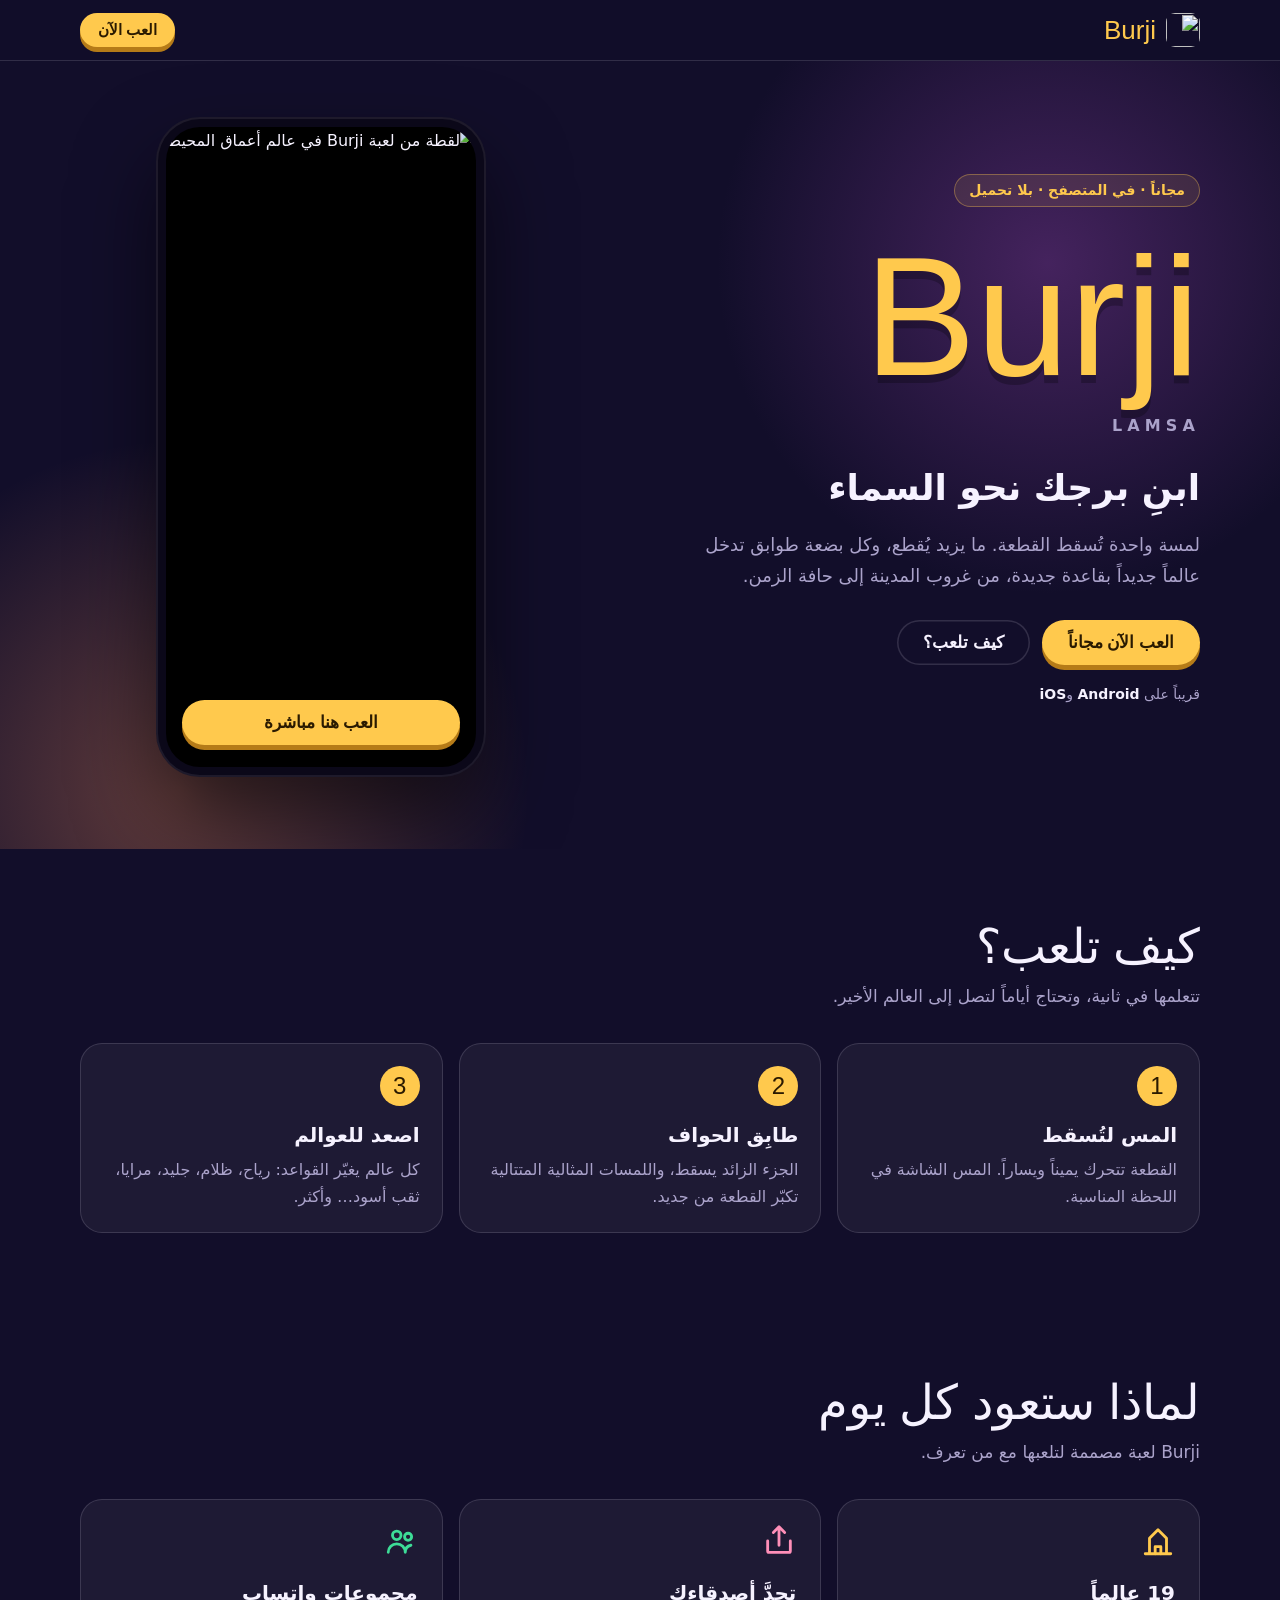
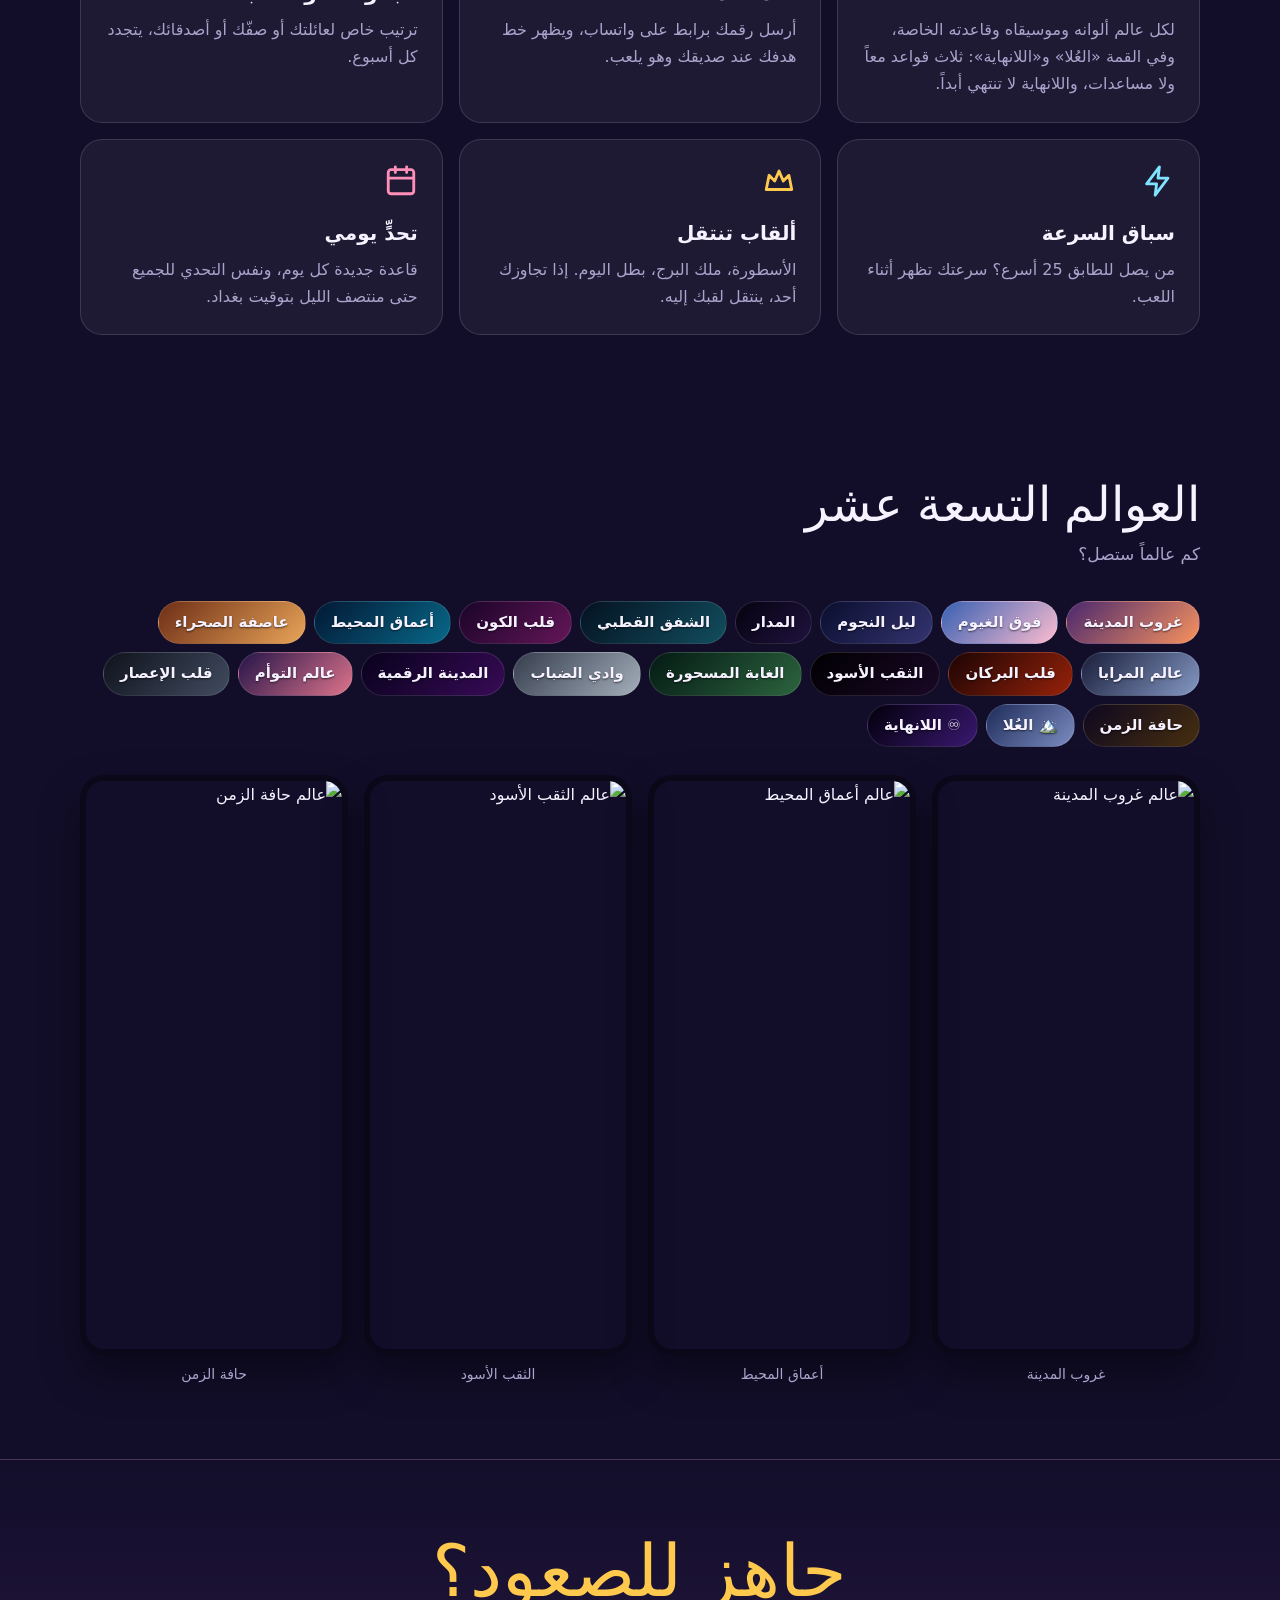
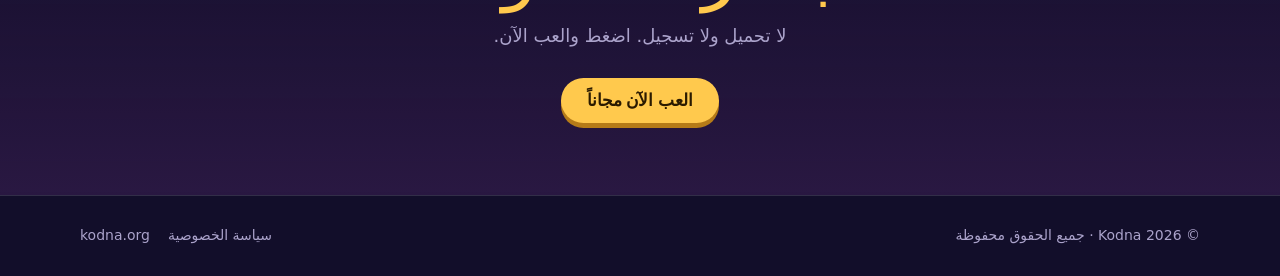
==== burji/index.html @ c5f21d64 "Add Burji game pages" ====
<!doctype html>
<html lang="ar" dir="rtl">
<head>
<meta charset="utf-8">
<meta name="viewport" content="width=device-width,initial-scale=1,viewport-fit=cover">
<title>Burji · برجي — ابنِ برجك نحو السماء</title>
<meta name="description" content="Burji لعبة تكديس مجانية تُلعب في المتصفح بلا تحميل: 19 عالماً بقواعد مختلفة، تحدَّ أصدقاءك برابط. من Kodna.">
<meta name="author" content="Kodna">
<meta name="copyright" content="© 2026 Kodna">
<meta name="theme-color" content="#120E2A">
<link rel="canonical" href="https://kodna.org/burji/">
<meta property="og:type" content="website">
<meta property="og:site_name" content="Kodna">
<meta property="og:title" content="Burji · برجي — ابنِ برجك نحو السماء">
<meta property="og:description" content="العب مجاناً في المتصفح بلا تحميل. 19 عالماً، تحديات مع الأصدقاء، وسباق سرعة.">
<meta property="og:url" content="https://kodna.org/burji/">
<meta property="og:image" content="https://kodna.org/burji/img/og.png">
<meta property="og:image:width" content="1200">
<meta property="og:image:height" content="630">
<meta property="og:locale" content="ar_IQ">
<meta name="twitter:card" content="summary_large_image">
<meta name="twitter:title" content="Burji · برجي">
<meta name="twitter:description" content="ابنِ برجك نحو السماء. مجاناً في المتصفح.">
<meta name="twitter:image" content="https://kodna.org/burji/img/og.png">
<link rel="icon" type="image/svg+xml" href="img/icon.svg">
<link rel="icon" type="image/png" sizes="32x32" href="img/icon-32.png">
<link rel="apple-touch-icon" href="img/icon-180.png">
<script type="application/ld+json">
{"@context":"https://schema.org","@type":"VideoGame","name":"Burji · برجي","url":"https://kodna.org/burji/","image":"https://kodna.org/burji/img/og.png","description":"لعبة تكديس مجانية في المتصفح بـ19 عالماً وتحديات مع الأصدقاء.","genre":"Casual","gamePlatform":["Web browser"],"applicationCategory":"Game","inLanguage":["ar","en","ku","tr","fr","es","fa","ur","id","pt"],"offers":{"@type":"Offer","price":"0","priceCurrency":"USD"},"publisher":{"@type":"Organization","name":"Kodna","url":"https://kodna.org/"}}
</script>
<style>
@font-face{font-family:Lalezar;font-display:swap;src:url(fonts/lalezar-arabic-400-normal.woff2) format('woff2');unicode-range:U+0600-06FF,U+0750-077F,U+FB50-FDFF,U+FE70-FEFF}
@font-face{font-family:Lalezar;font-display:swap;src:url(fonts/lalezar-latin-400-normal.woff2) format('woff2');unicode-range:U+0000-00FF,U+2000-206F}
@font-face{font-family:Vazirmatn;font-weight:400;font-display:swap;src:url(fonts/vazirmatn-arabic-400-normal.woff2) format('woff2');unicode-range:U+0600-06FF,U+0750-077F,U+FB50-FDFF,U+FE70-FEFF,U+200C-200F}
@font-face{font-family:Vazirmatn;font-weight:700;font-display:swap;src:url(fonts/vazirmatn-arabic-700-normal.woff2) format('woff2');unicode-range:U+0600-06FF,U+0750-077F,U+FB50-FDFF,U+FE70-FEFF,U+200C-200F}
@font-face{font-family:Vazirmatn;font-weight:800;font-display:swap;src:url(fonts/vazirmatn-arabic-800-normal.woff2) format('woff2');unicode-range:U+0600-06FF,U+0750-077F,U+FB50-FDFF,U+FE70-FEFF,U+200C-200F}
@font-face{font-family:Vazirmatn;font-weight:400;font-display:swap;src:url(fonts/vazirmatn-latin-400-normal.woff2) format('woff2');unicode-range:U+0000-00FF,U+2000-206F}
@font-face{font-family:Vazirmatn;font-weight:700;font-display:swap;src:url(fonts/vazirmatn-latin-700-normal.woff2) format('woff2');unicode-range:U+0000-00FF,U+2000-206F}
@font-face{font-family:Vazirmatn;font-weight:800;font-display:swap;src:url(fonts/vazirmatn-latin-800-normal.woff2) format('woff2');unicode-range:U+0000-00FF,U+2000-206F}
:root{--bg:#120E2A;--bg2:#1B1440;--ink:#F6F2FF;--muted:#ABA3CB;--line:rgba(246,242,255,.14);--card:rgba(246,242,255,.05);--gold:#FFC94D;--gold-ink:#2A1A00;--pink:#FF8FB8;--cyan:#7FE3FF;--green:#3DDC97}
*{box-sizing:border-box}
html{scroll-behavior:smooth}
body{margin:0;background:var(--bg);color:var(--ink);font-family:Vazirmatn,system-ui,sans-serif;line-height:1.7;-webkit-font-smoothing:antialiased;overflow-x:hidden}
a{color:inherit}
.wrap{width:min(1120px,100% - 32px);margin-inline:auto}
.disp{font-family:Lalezar,Vazirmatn,sans-serif;font-weight:400;line-height:1.1}
/* top bar */
.bar{position:sticky;top:0;z-index:5;background:rgba(18,14,42,.82);backdrop-filter:blur(10px);-webkit-backdrop-filter:blur(10px);border-bottom:1px solid var(--line)}
.bar .wrap{display:flex;align-items:center;justify-content:space-between;height:60px;gap:12px}
.brand{display:flex;align-items:center;gap:10px;text-decoration:none;font-weight:800}
.brand img{width:34px;height:34px;border-radius:9px}
.brand b{font-family:Lalezar,Vazirmatn,sans-serif;font-weight:400;font-size:26px;color:var(--gold);line-height:1}
.btn{display:inline-flex;align-items:center;justify-content:center;gap:8px;border-radius:999px;padding:12px 26px;font:800 17px Vazirmatn,sans-serif;text-decoration:none;border:0;cursor:pointer;transition:transform .15s,box-shadow .15s}
.btn.gold{background:var(--gold);color:var(--gold-ink);box-shadow:0 5px 0 #B57B18}
.btn.gold:hover{transform:translateY(-2px);box-shadow:0 7px 0 #B57B18}
.btn.gold:active{transform:translateY(3px);box-shadow:0 2px 0 #B57B18}
.btn.ghost{background:transparent;color:var(--ink);box-shadow:inset 0 0 0 1.5px var(--line)}
.btn.small{padding:8px 18px;font-size:15px}
.btn:focus-visible{outline:3px solid var(--cyan);outline-offset:3px}
/* hero */
.hero{position:relative;padding:56px 0 72px;overflow:hidden}
.hero::before{content:"";position:absolute;inset:-20% -10% auto auto;width:720px;height:720px;border-radius:50%;background:radial-gradient(circle,rgba(110,52,136,.55),rgba(110,52,136,0) 65%);pointer-events:none}
.hero::after{content:"";position:absolute;left:-200px;bottom:-320px;width:760px;height:760px;border-radius:50%;background:radial-gradient(circle,rgba(247,146,94,.35),rgba(247,146,94,0) 65%);pointer-events:none}
.hero .wrap{position:relative;z-index:1;display:grid;grid-template-columns:minmax(0,1.1fr) minmax(0,.9fr);gap:48px;align-items:center}
.eyebrow{display:inline-block;font-weight:800;font-size:14px;color:var(--gold);background:rgba(255,201,77,.1);border:1px solid rgba(255,201,77,.35);border-radius:999px;padding:4px 14px;margin-bottom:18px}
.hero h1{font-size:clamp(84px,14vw,168px);margin:0;color:var(--gold);text-shadow:0 8px 0 rgba(0,0,0,.25)}
.hero .latin{font-weight:700;letter-spacing:.32em;color:var(--muted);font-size:16px;margin:2px 0 18px;direction:ltr;text-align:right}
.hero .tag{font-size:clamp(24px,3.4vw,36px);font-weight:800;margin:0 0 12px}
.hero p.lead{font-size:18px;color:var(--muted);max-width:520px;margin:0 0 28px}
.ctas{display:flex;flex-wrap:wrap;gap:12px;align-items:center}
.soon{margin-top:18px;font-size:14px;color:var(--muted)}
.soon b{color:var(--ink)}
/* phone */
.phone{position:relative;justify-self:center;width:min(330px,80vw);aspect-ratio:390/780;border-radius:44px;background:#0B0819;padding:10px;box-shadow:0 40px 80px rgba(0,0,0,.55),inset 0 0 0 2px rgba(246,242,255,.08)}
.screen{position:relative;width:100%;height:100%;border-radius:34px;overflow:hidden;background:#000}
.screen img,.screen iframe{position:absolute;inset:0;width:100%;height:100%;border:0;object-fit:cover;object-position:top}
.playhere{position:absolute;inset:auto 16px 22px;z-index:2}
.playhere .btn{width:100%}
/* sections */
section{padding:72px 0}
.sec-head{max-width:640px;margin-bottom:32px}
.sec-head h2{font-size:clamp(34px,5vw,48px);margin:0 0 8px}
.sec-head p{color:var(--muted);margin:0;font-size:17px}
.steps{display:grid;grid-template-columns:repeat(3,minmax(0,1fr));gap:16px;counter-reset:s}
.step{background:var(--card);border:1px solid var(--line);border-radius:22px;padding:22px}
.step::before{counter-increment:s;content:counter(s);display:grid;place-items:center;width:40px;height:40px;border-radius:50%;background:var(--gold);color:var(--gold-ink);font-family:Lalezar,sans-serif;font-size:24px;margin-bottom:12px}
.step h3{margin:0 0 4px;font-size:20px}
.step p{margin:0;color:var(--muted)}
.feats{display:grid;grid-template-columns:repeat(3,minmax(0,1fr));gap:16px}
.feat{background:var(--card);border:1px solid var(--line);border-radius:22px;padding:24px}
.feat svg{width:34px;height:34px;margin-bottom:10px}
.feat h3{margin:0 0 6px;font-size:20px}
.feat p{margin:0;color:var(--muted)}
.chip{display:inline-block;vertical-align:middle;font-size:12px;font-weight:800;color:var(--gold-ink);background:var(--gold);border-radius:999px;padding:1px 9px;margin-inline-start:6px}
.worlds{display:flex;flex-wrap:wrap;gap:8px}
.worlds span{font-weight:700;font-size:15px;padding:8px 16px;border-radius:999px;border:1px solid rgba(255,255,255,.12);text-shadow:0 1px 2px rgba(0,0,0,.6)}
.gallery{display:grid;grid-template-columns:repeat(4,minmax(0,1fr));gap:16px;margin-top:28px}
.gallery figure{margin:0}
.gallery img{width:100%;height:auto;aspect-ratio:1080/2338;object-fit:cover;border-radius:24px;border:6px solid #0B0819;box-shadow:0 20px 40px rgba(0,0,0,.4);display:block}
.gallery figcaption{text-align:center;color:var(--muted);font-size:14px;margin-top:8px}
.final{text-align:center;background:linear-gradient(180deg,transparent,rgba(110,52,136,.25));border-top:1px solid var(--line)}
.final h2{font-size:clamp(40px,7vw,72px);margin:0 0 10px;color:var(--gold)}
.final p{color:var(--muted);margin:0 0 26px;font-size:18px}
footer{border-top:1px solid var(--line);padding:28px 0 calc(28px + env(safe-area-inset-bottom,0px));color:var(--muted);font-size:14px}
footer .wrap{display:flex;flex-wrap:wrap;justify-content:space-between;gap:12px}
footer nav{display:flex;gap:18px}
footer a{text-decoration:none}
footer a:hover{color:var(--ink)}
@media (max-width:880px){
  .hero{padding:32px 0 56px}
  .hero .wrap{grid-template-columns:1fr;gap:36px;text-align:center}
  .hero .latin{text-align:center}
  .hero p.lead{margin-inline:auto}
  .ctas{justify-content:center}
  .playhere{display:none}
  .steps,.feats{grid-template-columns:1fr}
  .gallery{grid-template-columns:repeat(2,minmax(0,1fr))}
  .bar .btn{padding:7px 14px;font-size:14px}
}
@media (prefers-reduced-motion:reduce){html{scroll-behavior:auto}.btn{transition:none}}
</style>
</head>
<body>
<header class="bar">
  <div class="wrap">
    <a class="brand" href="#top" aria-label="Burji"><img src="img/icon-192.png" alt="" width="34" height="34"><b>Burji</b></a>
    <a class="btn gold small" href="play.html">العب الآن</a>
  </div>
</header>

<main id="top">
  <section class="hero">
    <div class="wrap">
      <div>
        <span class="eyebrow">مجاناً · في المتصفح · بلا تحميل</span>
        <h1 class="disp">Burji</h1>
        <div class="latin">LAMSA</div>
        <p class="tag">ابنِ برجك نحو السماء</p>
        <p class="lead">لمسة واحدة تُسقط القطعة. ما يزيد يُقطع، وكل بضعة طوابق تدخل عالماً جديداً بقاعدة جديدة، من غروب المدينة إلى حافة الزمن.</p>
        <div class="ctas">
          <a class="btn gold" href="play.html">العب الآن مجاناً</a>
          <a class="btn ghost" href="#how">كيف تلعب؟</a>
        </div>
        <p class="soon">قريباً على <b>Android</b> و<b>iOS</b></p>
      </div>
      <div class="phone">
        <div class="screen" id="screen">
          <img src="img/shot-2.jpg" alt="لقطة من لعبة Burji في عالم أعماق المحيط" width="1080" height="2338">
          <div class="playhere"><button class="btn gold" type="button" id="playHere">العب هنا مباشرة</button></div>
        </div>
      </div>
    </div>
  </section>

  <section id="how">
    <div class="wrap">
      <div class="sec-head"><h2 class="disp">كيف تلعب؟</h2><p>تتعلمها في ثانية، وتحتاج أياماً لتصل إلى العالم الأخير.</p></div>
      <div class="steps">
        <div class="step"><h3>المس لتُسقط</h3><p>القطعة تتحرك يميناً ويساراً. المس الشاشة في اللحظة المناسبة.</p></div>
        <div class="step"><h3>طابِق الحواف</h3><p>الجزء الزائد يسقط، واللمسات المثالية المتتالية تكبّر القطعة من جديد.</p></div>
        <div class="step"><h3>اصعد للعوالم</h3><p>كل عالم يغيّر القواعد: رياح، ظلام، جليد، مرايا، ثقب أسود… وأكثر.</p></div>
      </div>
    </div>
  </section>

  <section>
    <div class="wrap">
      <div class="sec-head"><h2 class="disp">لماذا ستعود كل يوم</h2><p>Burji لعبة مصممة لتلعبها مع من تعرف. <span class="soon-note">الميزات المعلّمة «قريباً» تصل قريباً.</span></p></div>
      <div class="feats">
        <div class="feat"><svg viewBox="0 0 24 24" fill="none" stroke="#FFC94D" stroke-width="2" stroke-linecap="round" stroke-linejoin="round" aria-hidden="true"><path d="M3 21h18M6 21V10l6-6 6 6v11"/><path d="M10 21v-5h4v5"/></svg><h3>19 عالماً</h3><p>لكل عالم ألوانه وموسيقاه وقاعدته الخاصة، وفي القمة «العُلا» و«اللانهاية»: ثلاث قواعد معاً ولا مساعدات، واللانهاية لا تنتهي أبداً.</p></div>
        <div class="feat"><svg viewBox="0 0 24 24" fill="none" stroke="#FF8FB8" stroke-width="2" stroke-linecap="round" stroke-linejoin="round" aria-hidden="true"><path d="M4 12v7a1 1 0 0 0 1 1h14a1 1 0 0 0 1-1v-7"/><path d="M16 6l-4-4-4 4M12 2v13"/></svg><h3>تحدَّ أصدقاءك</h3><p>أرسل رقمك برابط على واتساب، ويظهر خط هدفك عند صديقك وهو يلعب.</p></div>
        <div class="feat"><svg viewBox="0 0 24 24" fill="none" stroke="#3DDC97" stroke-width="2" stroke-linecap="round" stroke-linejoin="round" aria-hidden="true"><circle cx="9" cy="8" r="3"/><circle cx="17" cy="9" r="2.5"/><path d="M3 20c0-3.3 2.7-6 6-6s6 2.7 6 6M15 20c0-2.5 1.5-4.5 4-5"/></svg><h3>مجموعات واتساب <span class="chip">قريباً</span></h3><p>ترتيب خاص لعائلتك أو صفّك أو أصدقائك، يتجدد كل أسبوع.</p></div>
        <div class="feat"><svg viewBox="0 0 24 24" fill="none" stroke="#7FE3FF" stroke-width="2" stroke-linecap="round" stroke-linejoin="round" aria-hidden="true"><path d="M13 2 4 14h7l-1 8 9-12h-7z"/></svg><h3>سباق السرعة</h3><p>من يصل للطابق 25 أسرع؟ سرعتك تظهر أثناء اللعب<span class="soon-note">، ولوحة الأسرع ولقب «البرق» قريباً</span>.</p></div>
        <div class="feat"><svg viewBox="0 0 24 24" fill="none" stroke="#FFC94D" stroke-width="2" stroke-linecap="round" stroke-linejoin="round" aria-hidden="true"><path d="M3 18h18l-2-10-4 4-3-7-3 7-4-4z"/></svg><h3>ألقاب تنتقل <span class="chip">قريباً</span></h3><p>الأسطورة، ملك البرج، بطل اليوم. إذا تجاوزك أحد، ينتقل لقبك إليه.</p></div>
        <div class="feat"><svg viewBox="0 0 24 24" fill="none" stroke="#FF8FB8" stroke-width="2" stroke-linecap="round" stroke-linejoin="round" aria-hidden="true"><rect x="3" y="4" width="18" height="17" rx="2"/><path d="M3 10h18M8 2v4M16 2v4"/></svg><h3>تحدٍّ يومي</h3><p>قاعدة جديدة كل يوم، ونفس التحدي للجميع حتى منتصف الليل بتوقيت بغداد.</p></div>
      </div>
    </div>
  </section>

  <section>
    <div class="wrap">
      <div class="sec-head"><h2 class="disp">العوالم التسعة عشر</h2><p>كم عالماً ستصل؟</p></div>
      <div class="worlds">
        <span style="background:linear-gradient(135deg,#4A286E,#F7925E)">غروب المدينة</span>
        <span style="background:linear-gradient(135deg,#3860B2,#FCBCD0)">فوق الغيوم</span>
        <span style="background:linear-gradient(135deg,#0A0E2E,#343470)">ليل النجوم</span>
        <span style="background:linear-gradient(135deg,#050310,#20123E)">المدار</span>
        <span style="background:linear-gradient(135deg,#041222,#124E5E)">الشفق القطبي</span>
        <span style="background:linear-gradient(135deg,#1A0428,#641658)">قلب الكون</span>
        <span style="background:linear-gradient(135deg,#021834,#086888)">أعماق المحيط</span>
        <span style="background:linear-gradient(135deg,#6E2E16,#E8A458)">عاصفة الصحراء</span>
        <span style="background:linear-gradient(135deg,#1A1E3A,#8498C4)">عالم المرايا</span>
        <span style="background:linear-gradient(135deg,#1C0404,#96220A)">قلب البركان</span>
        <span style="background:linear-gradient(135deg,#000002,#1A0826)">الثقب الأسود</span>
        <span style="background:linear-gradient(135deg,#041A14,#2C643E)">الغابة المسحورة</span>
        <span style="background:linear-gradient(135deg,#363E4E,#A4AEBA)">وادي الضباب</span>
        <span style="background:linear-gradient(135deg,#08021C,#380A56)">المدينة الرقمية</span>
        <span style="background:linear-gradient(135deg,#241448,#DE748C)">عالم التوأم</span>
        <span style="background:linear-gradient(135deg,#0E121C,#424C60)">قلب الإعصار</span>
        <span style="background:linear-gradient(135deg,#0E0820,#462E0E)">حافة الزمن</span>
        <span style="background:linear-gradient(135deg,#1E2C5A,#7C8CC0)">🏔️ العُلا</span>
        <span style="background:linear-gradient(135deg,#02000C,#3A1870)">♾️ اللانهاية</span>
      </div>
      <div class="gallery">
        <figure><img src="img/shot-1.jpg" alt="عالم غروب المدينة" loading="lazy" width="1080" height="2338"><figcaption>غروب المدينة</figcaption></figure>
        <figure><img src="img/shot-2.jpg" alt="عالم أعماق المحيط" loading="lazy" width="1080" height="2338"><figcaption>أعماق المحيط</figcaption></figure>
        <figure><img src="img/shot-3.jpg" alt="عالم الثقب الأسود" loading="lazy" width="1080" height="2338"><figcaption>الثقب الأسود</figcaption></figure>
        <figure><img src="img/shot-4.jpg" alt="عالم حافة الزمن" loading="lazy" width="1080" height="2338"><figcaption>حافة الزمن</figcaption></figure>
      </div>
    </div>
  </section>

  <section class="final">
    <div class="wrap">
      <h2 class="disp">جاهز للصعود؟</h2>
      <p>لا تحميل ولا تسجيل. اضغط والعب الآن.</p>
      <a class="btn gold" href="play.html">العب الآن مجاناً</a>
    </div>
  </section>
</main>

<footer>
  <div class="wrap">
    <span>© 2026 Kodna · جميع الحقوق محفوظة</span>
    <nav aria-label="روابط"><a href="privacy.html">سياسة الخصوصية</a><a href="https://kodna.org/">kodna.org</a></nav>
  </div>
</footer>

<script src="lamsa-config.js"></script>
<script>
  // Once the online services are switched on (lamsa-config.js), the "coming soon" marks go away
  if (window.LAMSA_FIREBASE && window.LAMSA_FIREBASE.apiKey) document.querySelectorAll('.chip, .soon-note').forEach(e => e.remove());
</script>
<script>
  // Load the live game inside the phone only when asked, so the page stays light
  document.getElementById('playHere').addEventListener('click', () => {
    const s = document.getElementById('screen');
    const f = document.createElement('iframe');
    f.src = 'play.html'; f.title = 'Burji'; f.allow = 'autoplay; fullscreen';
    s.textContent = ''; s.appendChild(f); f.focus();
  });
</script>
</body>
</html>
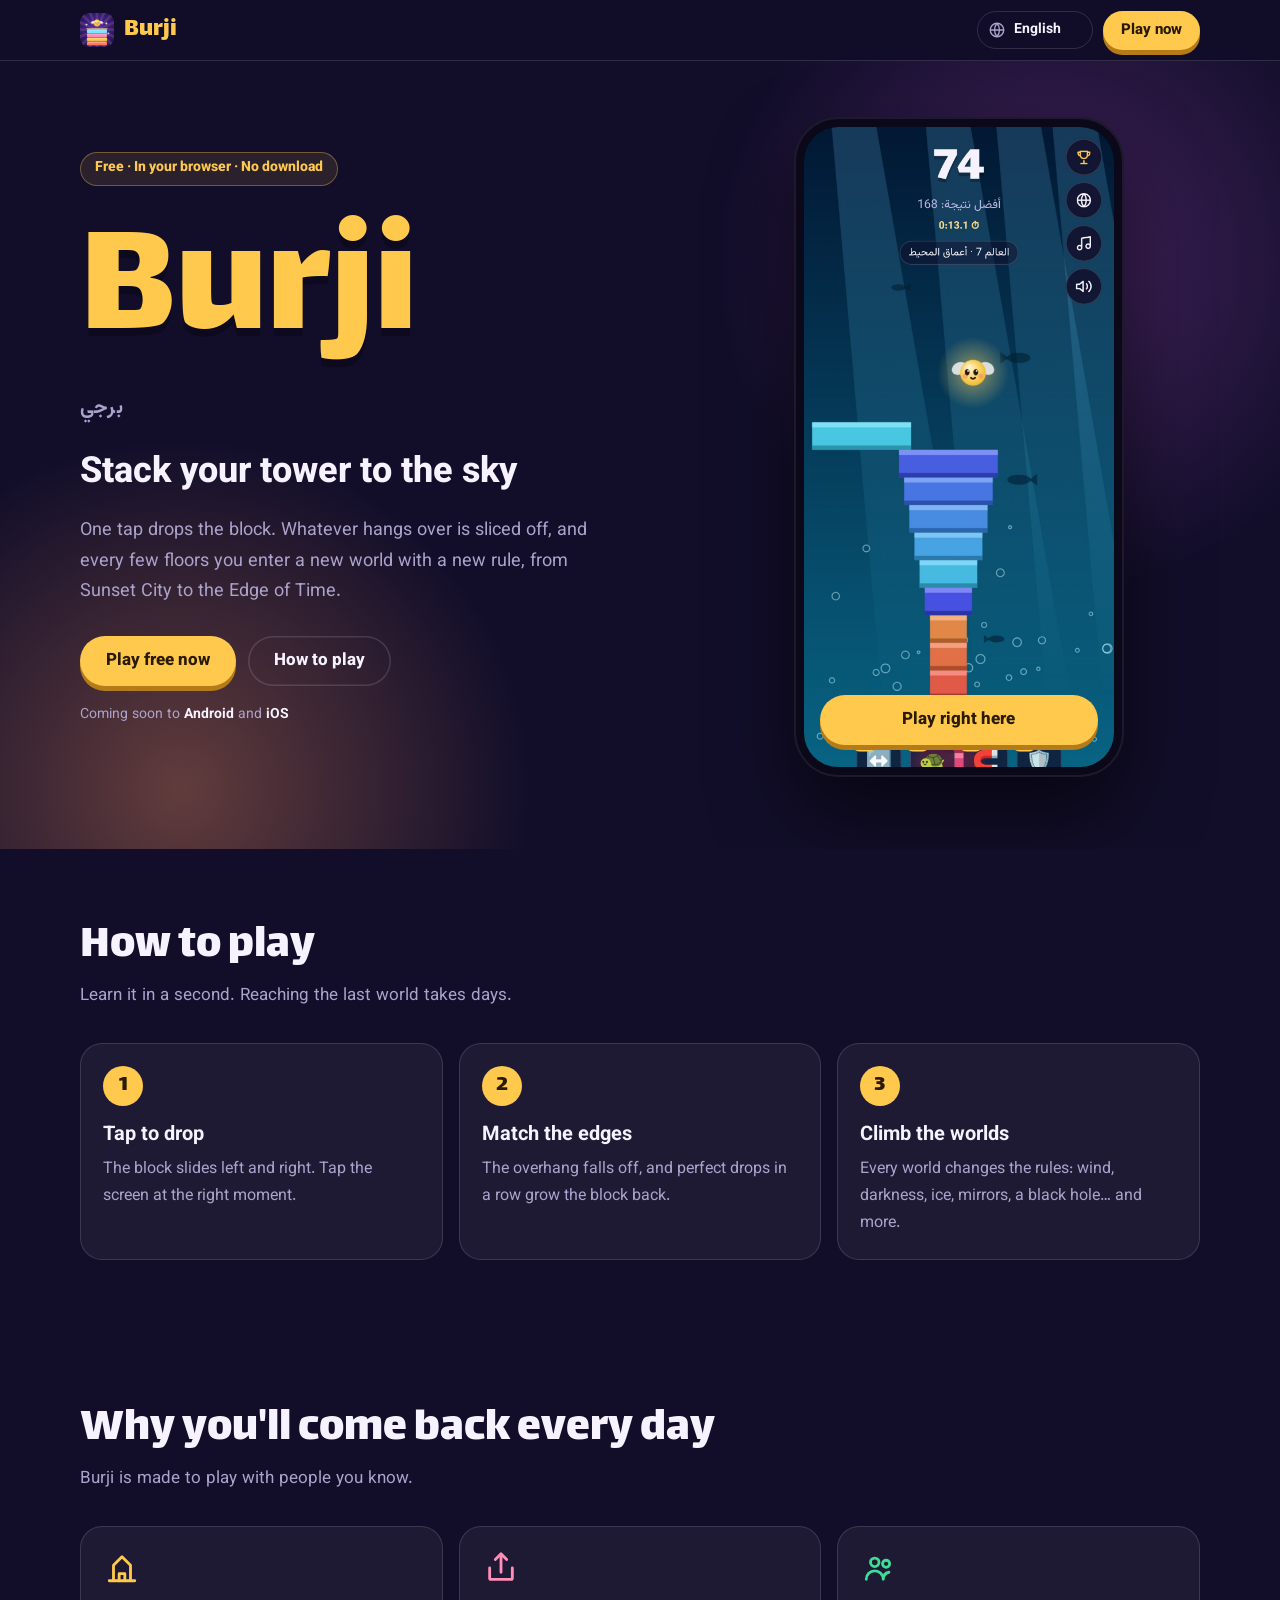
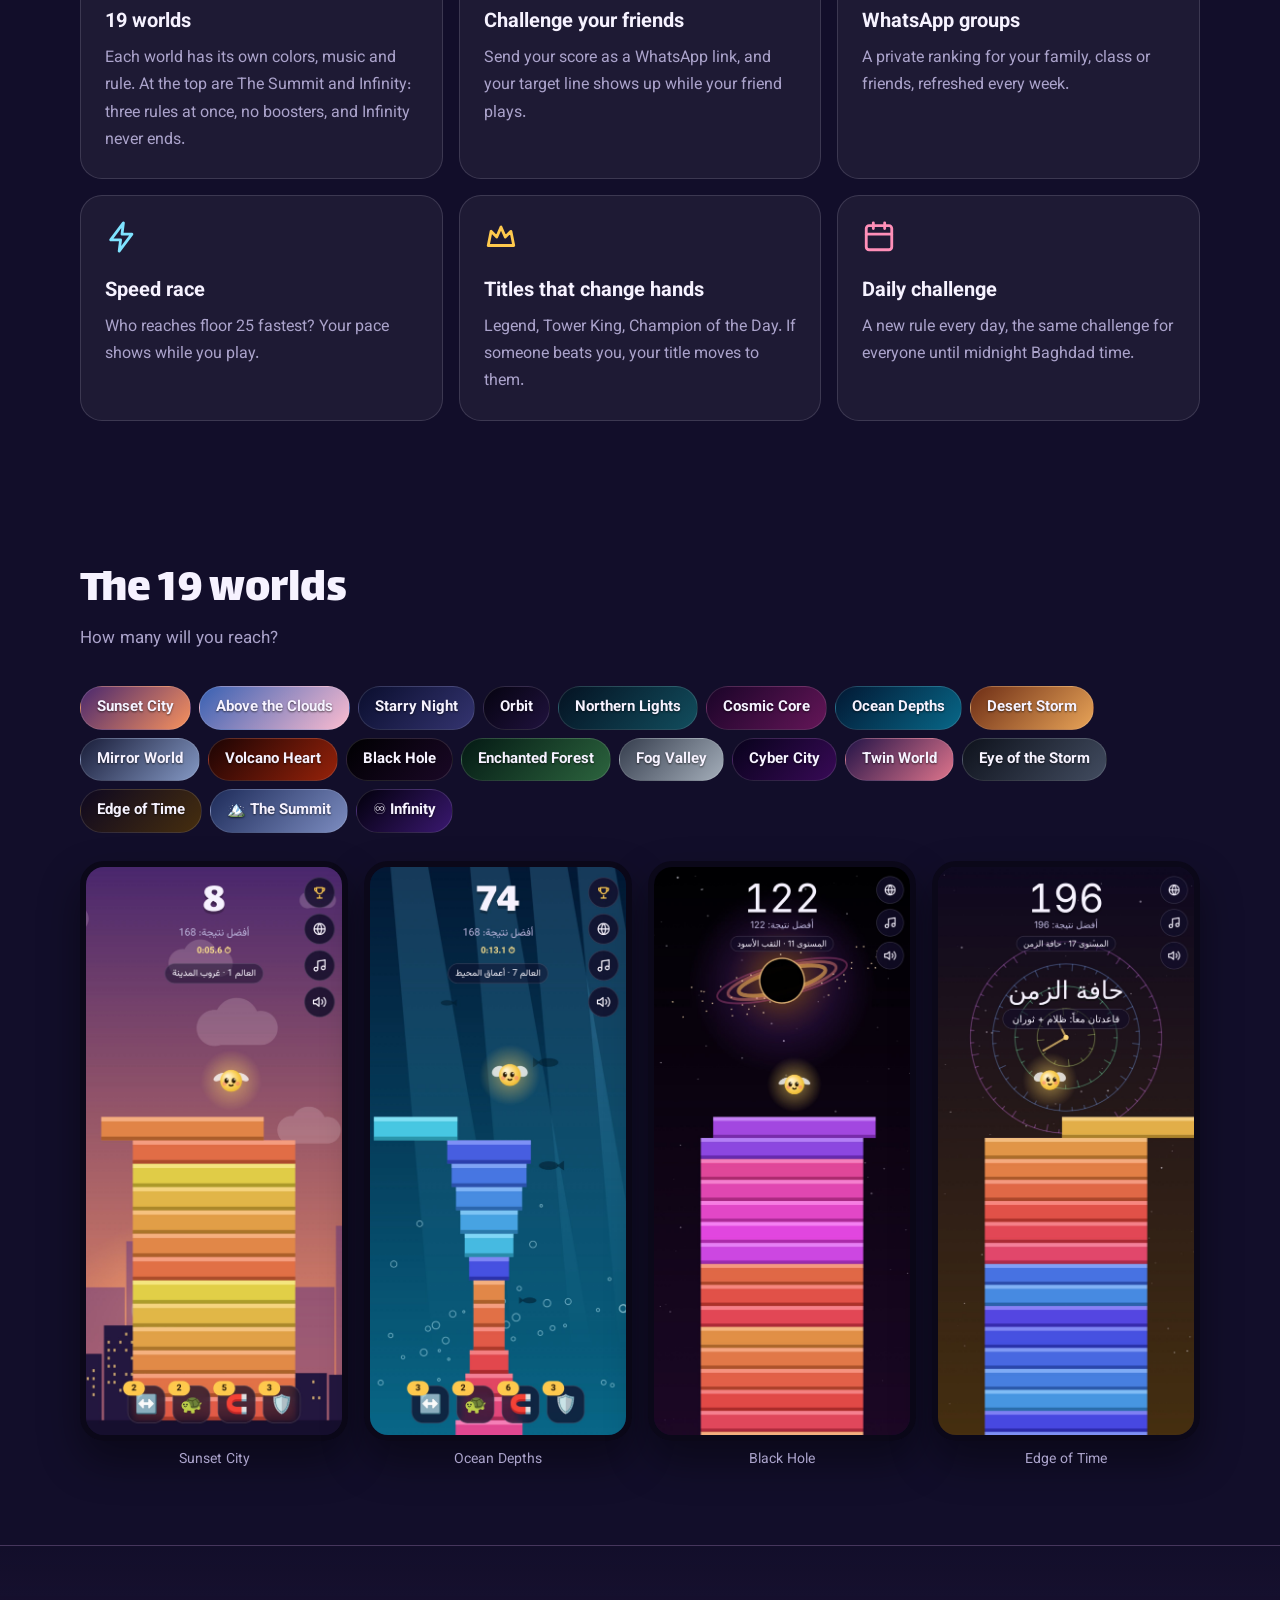
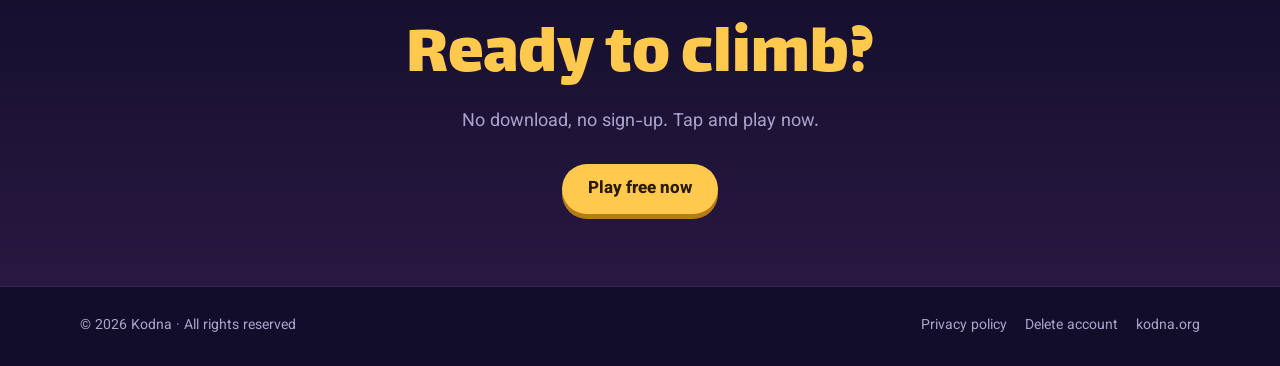
==== commit 1c4e1709: "Burji pages in 12 languages; game adds Chinese and Russian" ====
--- a/burji/index.html
+++ b/burji/index.html
@@ -64,7 +64,7 @@
 .hero .wrap{position:relative;z-index:1;display:grid;grid-template-columns:minmax(0,1.1fr) minmax(0,.9fr);gap:48px;align-items:center}
 .eyebrow{display:inline-block;font-weight:800;font-size:14px;color:var(--gold);background:rgba(255,201,77,.1);border:1px solid rgba(255,201,77,.35);border-radius:999px;padding:4px 14px;margin-bottom:18px}
 .hero h1{font-size:clamp(84px,14vw,168px);margin:0;color:var(--gold);text-shadow:0 8px 0 rgba(0,0,0,.25)}
-.hero .latin{font-weight:700;letter-spacing:.32em;color:var(--muted);font-size:16px;margin:2px 0 18px;direction:ltr;text-align:right}
+.hero .latin{font-weight:700;color:var(--muted);margin:2px 0 18px}
 .hero .tag{font-size:clamp(24px,3.4vw,36px);font-weight:800;margin:0 0 12px}
 .hero p.lead{font-size:18px;color:var(--muted);max-width:520px;margin:0 0 28px}
 .ctas{display:flex;flex-wrap:wrap;gap:12px;align-items:center}
@@ -106,6 +106,15 @@
 footer nav{display:flex;gap:18px}
 footer a{text-decoration:none}
 footer a:hover{color:var(--ink)}
+.right{display:flex;align-items:center;gap:10px}
+.lp{position:relative;display:inline-flex;align-items:center;gap:6px;border:1px solid var(--line);border-radius:999px;padding:0 10px;height:38px;color:var(--muted)}
+.lp svg{width:18px;height:18px;fill:none;stroke:currentColor;stroke-width:1.8}
+.lp select{appearance:none;-webkit-appearance:none;background:transparent;border:0;color:var(--ink);font:700 14px Vazirmatn,system-ui,sans-serif;padding:0 2px;cursor:pointer;max-width:110px}
+.lp select option{color:#120E2A}
+.lp:focus-within{outline:3px solid var(--cyan);outline-offset:2px}
+.sr{position:absolute;width:1px;height:1px;overflow:hidden;clip:rect(0 0 0 0);white-space:nowrap}
+.hero .latin{text-align:start;letter-spacing:.06em;font-size:20px}
+html[dir=ltr] .hero .latin{direction:rtl;text-align:left}
 @media (max-width:880px){
   .hero{padding:32px 0 56px}
   .hero .wrap{grid-template-columns:1fr;gap:36px;text-align:center}
@@ -124,7 +133,7 @@
 <header class="bar">
   <div class="wrap">
     <a class="brand" href="#top" aria-label="Burji"><img src="img/icon-192.png" alt="" width="34" height="34"><b>Burji</b></a>
-    <a class="btn gold small" href="play.html">العب الآن</a>
+    <span class="right"><label class="lp"><span class="sr" data-t="lang">اللغة</span><svg viewBox="0 0 24 24" aria-hidden="true"><circle cx="12" cy="12" r="9"/><path d="M3 12h18M12 3a14 14 0 0 1 0 18M12 3a14 14 0 0 0 0 18"/></svg><select id="langPick"></select></label><a class="btn gold small" href="play.html" data-t="play_now">العب الآن</a></span>
   </div>
 </header>
 
@@ -132,21 +141,21 @@
   <section class="hero">
     <div class="wrap">
       <div>
-        <span class="eyebrow">مجاناً · في المتصفح · بلا تحميل</span>
+        <span class="eyebrow" data-t="eyebrow">مجاناً · في المتصفح · بلا تحميل</span>
         <h1 class="disp">Burji</h1>
-        <div class="latin">LAMSA</div>
-        <p class="tag">ابنِ برجك نحو السماء</p>
-        <p class="lead">لمسة واحدة تُسقط القطعة. ما يزيد يُقطع، وكل بضعة طوابق تدخل عالماً جديداً بقاعدة جديدة، من غروب المدينة إلى حافة الزمن.</p>
+        <div class="latin">برجي</div>
+        <p class="tag" data-t="tag">ابنِ برجك نحو السماء</p>
+        <p class="lead" data-t="lead">لمسة واحدة تُسقط القطعة. ما يزيد يُقطع، وكل بضعة طوابق تدخل عالماً جديداً بقاعدة جديدة، من غروب المدينة إلى حافة الزمن.</p>
         <div class="ctas">
-          <a class="btn gold" href="play.html">العب الآن مجاناً</a>
-          <a class="btn ghost" href="#how">كيف تلعب؟</a>
+          <a class="btn gold" href="play.html" data-t="cta_play">العب الآن مجاناً</a>
+          <a class="btn ghost" href="#how" data-t="cta_how">كيف تلعب؟</a>
         </div>
-        <p class="soon">قريباً على <b>Android</b> و<b>iOS</b></p>
+        <p class="soon" data-th="soon">قريباً على <b>Android</b> و<b>iOS</b></p>
       </div>
       <div class="phone">
         <div class="screen" id="screen">
-          <img src="img/shot-2.jpg" alt="لقطة من لعبة Burji في عالم أعماق المحيط" width="1080" height="2338">
-          <div class="playhere"><button class="btn gold" type="button" id="playHere">العب هنا مباشرة</button></div>
+          <img src="img/shot-2.jpg" data-ta="shot_alt" alt="لقطة من لعبة Burji في عالم أعماق المحيط" width="1080" height="2338">
+          <div class="playhere"><button class="btn gold" type="button" id="playHere" data-t="play_here">العب هنا مباشرة</button></div>
         </div>
       </div>
     </div>
@@ -154,78 +163,96 @@
 
   <section id="how">
     <div class="wrap">
-      <div class="sec-head"><h2 class="disp">كيف تلعب؟</h2><p>تتعلمها في ثانية، وتحتاج أياماً لتصل إلى العالم الأخير.</p></div>
+      <div class="sec-head"><h2 class="disp" data-t="how_h">كيف تلعب؟</h2><p data-t="how_p">تتعلمها في ثانية، وتحتاج أياماً لتصل إلى العالم الأخير.</p></div>
       <div class="steps">
-        <div class="step"><h3>المس لتُسقط</h3><p>القطعة تتحرك يميناً ويساراً. المس الشاشة في اللحظة المناسبة.</p></div>
-        <div class="step"><h3>طابِق الحواف</h3><p>الجزء الزائد يسقط، واللمسات المثالية المتتالية تكبّر القطعة من جديد.</p></div>
-        <div class="step"><h3>اصعد للعوالم</h3><p>كل عالم يغيّر القواعد: رياح، ظلام، جليد، مرايا، ثقب أسود… وأكثر.</p></div>
+        <div class="step"><h3 data-t="s1_h">المس لتُسقط</h3><p data-t="s1_p">القطعة تتحرك يميناً ويساراً. المس الشاشة في اللحظة المناسبة.</p></div>
+        <div class="step"><h3 data-t="s2_h">طابِق الحواف</h3><p data-t="s2_p">الجزء الزائد يسقط، واللمسات المثالية المتتالية تكبّر القطعة من جديد.</p></div>
+        <div class="step"><h3 data-t="s3_h">اصعد للعوالم</h3><p data-t="s3_p">كل عالم يغيّر القواعد: رياح، ظلام، جليد، مرايا، ثقب أسود… وأكثر.</p></div>
       </div>
     </div>
   </section>
 
   <section>
     <div class="wrap">
-      <div class="sec-head"><h2 class="disp">لماذا ستعود كل يوم</h2><p>Burji لعبة مصممة لتلعبها مع من تعرف. <span class="soon-note">الميزات المعلّمة «قريباً» تصل قريباً.</span></p></div>
+      <div class="sec-head"><h2 class="disp" data-t="why_h">لماذا ستعود كل يوم</h2><p><span data-t="why_p">Burji لعبة مصممة لتلعبها مع من تعرف.</span> <span class="soon-note" data-t="why_soon">الميزات المعلّمة «قريباً» تصل قريباً.</span></p></div>
       <div class="feats">
-        <div class="feat"><svg viewBox="0 0 24 24" fill="none" stroke="#FFC94D" stroke-width="2" stroke-linecap="round" stroke-linejoin="round" aria-hidden="true"><path d="M3 21h18M6 21V10l6-6 6 6v11"/><path d="M10 21v-5h4v5"/></svg><h3>19 عالماً</h3><p>لكل عالم ألوانه وموسيقاه وقاعدته الخاصة، وفي القمة «العُلا» و«اللانهاية»: ثلاث قواعد معاً ولا مساعدات، واللانهاية لا تنتهي أبداً.</p></div>
-        <div class="feat"><svg viewBox="0 0 24 24" fill="none" stroke="#FF8FB8" stroke-width="2" stroke-linecap="round" stroke-linejoin="round" aria-hidden="true"><path d="M4 12v7a1 1 0 0 0 1 1h14a1 1 0 0 0 1-1v-7"/><path d="M16 6l-4-4-4 4M12 2v13"/></svg><h3>تحدَّ أصدقاءك</h3><p>أرسل رقمك برابط على واتساب، ويظهر خط هدفك عند صديقك وهو يلعب.</p></div>
-        <div class="feat"><svg viewBox="0 0 24 24" fill="none" stroke="#3DDC97" stroke-width="2" stroke-linecap="round" stroke-linejoin="round" aria-hidden="true"><circle cx="9" cy="8" r="3"/><circle cx="17" cy="9" r="2.5"/><path d="M3 20c0-3.3 2.7-6 6-6s6 2.7 6 6M15 20c0-2.5 1.5-4.5 4-5"/></svg><h3>مجموعات واتساب <span class="chip">قريباً</span></h3><p>ترتيب خاص لعائلتك أو صفّك أو أصدقائك، يتجدد كل أسبوع.</p></div>
-        <div class="feat"><svg viewBox="0 0 24 24" fill="none" stroke="#7FE3FF" stroke-width="2" stroke-linecap="round" stroke-linejoin="round" aria-hidden="true"><path d="M13 2 4 14h7l-1 8 9-12h-7z"/></svg><h3>سباق السرعة</h3><p>من يصل للطابق 25 أسرع؟ سرعتك تظهر أثناء اللعب<span class="soon-note">، ولوحة الأسرع ولقب «البرق» قريباً</span>.</p></div>
-        <div class="feat"><svg viewBox="0 0 24 24" fill="none" stroke="#FFC94D" stroke-width="2" stroke-linecap="round" stroke-linejoin="round" aria-hidden="true"><path d="M3 18h18l-2-10-4 4-3-7-3 7-4-4z"/></svg><h3>ألقاب تنتقل <span class="chip">قريباً</span></h3><p>الأسطورة، ملك البرج، بطل اليوم. إذا تجاوزك أحد، ينتقل لقبك إليه.</p></div>
-        <div class="feat"><svg viewBox="0 0 24 24" fill="none" stroke="#FF8FB8" stroke-width="2" stroke-linecap="round" stroke-linejoin="round" aria-hidden="true"><rect x="3" y="4" width="18" height="17" rx="2"/><path d="M3 10h18M8 2v4M16 2v4"/></svg><h3>تحدٍّ يومي</h3><p>قاعدة جديدة كل يوم، ونفس التحدي للجميع حتى منتصف الليل بتوقيت بغداد.</p></div>
+        <div class="feat"><svg viewBox="0 0 24 24" fill="none" stroke="#FFC94D" stroke-width="2" stroke-linecap="round" stroke-linejoin="round" aria-hidden="true"><path d="M3 21h18M6 21V10l6-6 6 6v11"/><path d="M10 21v-5h4v5"/></svg><h3 data-t="f1_h">19 عالماً</h3><p data-t="f1_p">لكل عالم ألوانه وموسيقاه وقاعدته الخاصة، وفي القمة «العُلا» و«اللانهاية»: ثلاث قواعد معاً ولا مساعدات، واللانهاية لا تنتهي أبداً.</p></div>
+        <div class="feat"><svg viewBox="0 0 24 24" fill="none" stroke="#FF8FB8" stroke-width="2" stroke-linecap="round" stroke-linejoin="round" aria-hidden="true"><path d="M4 12v7a1 1 0 0 0 1 1h14a1 1 0 0 0 1-1v-7"/><path d="M16 6l-4-4-4 4M12 2v13"/></svg><h3 data-t="f2_h">تحدَّ أصدقاءك</h3><p data-t="f2_p">أرسل رقمك برابط على واتساب، ويظهر خط هدفك عند صديقك وهو يلعب.</p></div>
+        <div class="feat"><svg viewBox="0 0 24 24" fill="none" stroke="#3DDC97" stroke-width="2" stroke-linecap="round" stroke-linejoin="round" aria-hidden="true"><circle cx="9" cy="8" r="3"/><circle cx="17" cy="9" r="2.5"/><path d="M3 20c0-3.3 2.7-6 6-6s6 2.7 6 6M15 20c0-2.5 1.5-4.5 4-5"/></svg><h3><span data-t="f3_h">مجموعات واتساب</span> <span class="chip" data-t="chip_soon">قريباً</span></h3><p data-t="f3_p">ترتيب خاص لعائلتك أو صفّك أو أصدقائك، يتجدد كل أسبوع.</p></div>
+        <div class="feat"><svg viewBox="0 0 24 24" fill="none" stroke="#7FE3FF" stroke-width="2" stroke-linecap="round" stroke-linejoin="round" aria-hidden="true"><path d="M13 2 4 14h7l-1 8 9-12h-7z"/></svg><h3 data-t="f4_h">سباق السرعة</h3><p><span data-t="f4_p">من يصل للطابق 25 أسرع؟ سرعتك تظهر أثناء اللعب</span><span class="soon-note" data-t="f4_soon">، ولوحة الأسرع ولقب «البرق» قريباً</span>.</p></div>
+        <div class="feat"><svg viewBox="0 0 24 24" fill="none" stroke="#FFC94D" stroke-width="2" stroke-linecap="round" stroke-linejoin="round" aria-hidden="true"><path d="M3 18h18l-2-10-4 4-3-7-3 7-4-4z"/></svg><h3><span data-t="f5_h">ألقاب تنتقل</span> <span class="chip" data-t="chip_soon">قريباً</span></h3><p data-t="f5_p">الأسطورة، ملك البرج، بطل اليوم. إذا تجاوزك أحد، ينتقل لقبك إليه.</p></div>
+        <div class="feat"><svg viewBox="0 0 24 24" fill="none" stroke="#FF8FB8" stroke-width="2" stroke-linecap="round" stroke-linejoin="round" aria-hidden="true"><rect x="3" y="4" width="18" height="17" rx="2"/><path d="M3 10h18M8 2v4M16 2v4"/></svg><h3 data-t="f6_h">تحدٍّ يومي</h3><p data-t="f6_p">قاعدة جديدة كل يوم، ونفس التحدي للجميع حتى منتصف الليل بتوقيت بغداد.</p></div>
       </div>
     </div>
   </section>
 
   <section>
     <div class="wrap">
-      <div class="sec-head"><h2 class="disp">العوالم التسعة عشر</h2><p>كم عالماً ستصل؟</p></div>
+      <div class="sec-head"><h2 class="disp" data-t="worlds_h">العوالم التسعة عشر</h2><p data-t="worlds_p">كم عالماً ستصل؟</p></div>
       <div class="worlds">
-        <span style="background:linear-gradient(135deg,#4A286E,#F7925E)">غروب المدينة</span>
-        <span style="background:linear-gradient(135deg,#3860B2,#FCBCD0)">فوق الغيوم</span>
-        <span style="background:linear-gradient(135deg,#0A0E2E,#343470)">ليل النجوم</span>
-        <span style="background:linear-gradient(135deg,#050310,#20123E)">المدار</span>
-        <span style="background:linear-gradient(135deg,#041222,#124E5E)">الشفق القطبي</span>
-        <span style="background:linear-gradient(135deg,#1A0428,#641658)">قلب الكون</span>
-        <span style="background:linear-gradient(135deg,#021834,#086888)">أعماق المحيط</span>
-        <span style="background:linear-gradient(135deg,#6E2E16,#E8A458)">عاصفة الصحراء</span>
-        <span style="background:linear-gradient(135deg,#1A1E3A,#8498C4)">عالم المرايا</span>
-        <span style="background:linear-gradient(135deg,#1C0404,#96220A)">قلب البركان</span>
-        <span style="background:linear-gradient(135deg,#000002,#1A0826)">الثقب الأسود</span>
-        <span style="background:linear-gradient(135deg,#041A14,#2C643E)">الغابة المسحورة</span>
-        <span style="background:linear-gradient(135deg,#363E4E,#A4AEBA)">وادي الضباب</span>
-        <span style="background:linear-gradient(135deg,#08021C,#380A56)">المدينة الرقمية</span>
-        <span style="background:linear-gradient(135deg,#241448,#DE748C)">عالم التوأم</span>
-        <span style="background:linear-gradient(135deg,#0E121C,#424C60)">قلب الإعصار</span>
-        <span style="background:linear-gradient(135deg,#0E0820,#462E0E)">حافة الزمن</span>
-        <span style="background:linear-gradient(135deg,#1E2C5A,#7C8CC0)">🏔️ العُلا</span>
-        <span style="background:linear-gradient(135deg,#02000C,#3A1870)">♾️ اللانهاية</span>
+        <span style="background:linear-gradient(135deg,#4A286E,#F7925E)" data-w="0" data-pre="">غروب المدينة</span>
+        <span style="background:linear-gradient(135deg,#3860B2,#FCBCD0)" data-w="1" data-pre="">فوق الغيوم</span>
+        <span style="background:linear-gradient(135deg,#0A0E2E,#343470)" data-w="2" data-pre="">ليل النجوم</span>
+        <span style="background:linear-gradient(135deg,#050310,#20123E)" data-w="3" data-pre="">المدار</span>
+        <span style="background:linear-gradient(135deg,#041222,#124E5E)" data-w="4" data-pre="">الشفق القطبي</span>
+        <span style="background:linear-gradient(135deg,#1A0428,#641658)" data-w="5" data-pre="">قلب الكون</span>
+        <span style="background:linear-gradient(135deg,#021834,#086888)" data-w="6" data-pre="">أعماق المحيط</span>
+        <span style="background:linear-gradient(135deg,#6E2E16,#E8A458)" data-w="7" data-pre="">عاصفة الصحراء</span>
+        <span style="background:linear-gradient(135deg,#1A1E3A,#8498C4)" data-w="8" data-pre="">عالم المرايا</span>
+        <span style="background:linear-gradient(135deg,#1C0404,#96220A)" data-w="9" data-pre="">قلب البركان</span>
+        <span style="background:linear-gradient(135deg,#000002,#1A0826)" data-w="10" data-pre="">الثقب الأسود</span>
+        <span style="background:linear-gradient(135deg,#041A14,#2C643E)" data-w="11" data-pre="">الغابة المسحورة</span>
+        <span style="background:linear-gradient(135deg,#363E4E,#A4AEBA)" data-w="12" data-pre="">وادي الضباب</span>
+        <span style="background:linear-gradient(135deg,#08021C,#380A56)" data-w="13" data-pre="">المدينة الرقمية</span>
+        <span style="background:linear-gradient(135deg,#241448,#DE748C)" data-w="14" data-pre="">عالم التوأم</span>
+        <span style="background:linear-gradient(135deg,#0E121C,#424C60)" data-w="15" data-pre="">قلب الإعصار</span>
+        <span style="background:linear-gradient(135deg,#0E0820,#462E0E)" data-w="16" data-pre="">حافة الزمن</span>
+        <span style="background:linear-gradient(135deg,#1E2C5A,#7C8CC0)" data-w="17" data-pre="🏔️ ">🏔️ العُلا</span>
+        <span style="background:linear-gradient(135deg,#02000C,#3A1870)" data-w="18" data-pre="♾️ ">♾️ اللانهاية</span>
       </div>
       <div class="gallery">
-        <figure><img src="img/shot-1.jpg" alt="عالم غروب المدينة" loading="lazy" width="1080" height="2338"><figcaption>غروب المدينة</figcaption></figure>
-        <figure><img src="img/shot-2.jpg" alt="عالم أعماق المحيط" loading="lazy" width="1080" height="2338"><figcaption>أعماق المحيط</figcaption></figure>
-        <figure><img src="img/shot-3.jpg" alt="عالم الثقب الأسود" loading="lazy" width="1080" height="2338"><figcaption>الثقب الأسود</figcaption></figure>
-        <figure><img src="img/shot-4.jpg" alt="عالم حافة الزمن" loading="lazy" width="1080" height="2338"><figcaption>حافة الزمن</figcaption></figure>
+        <figure><img src="img/shot-1.jpg" data-wa="0" alt="عالم غروب المدينة" loading="lazy" width="1080" height="2338"><figcaption data-w="0">غروب المدينة</figcaption></figure>
+        <figure><img src="img/shot-2.jpg" data-wa="6" alt="عالم أعماق المحيط" loading="lazy" width="1080" height="2338"><figcaption data-w="6">أعماق المحيط</figcaption></figure>
+        <figure><img src="img/shot-3.jpg" data-wa="10" alt="عالم الثقب الأسود" loading="lazy" width="1080" height="2338"><figcaption data-w="10">الثقب الأسود</figcaption></figure>
+        <figure><img src="img/shot-4.jpg" data-wa="16" alt="عالم حافة الزمن" loading="lazy" width="1080" height="2338"><figcaption data-w="16">حافة الزمن</figcaption></figure>
       </div>
     </div>
   </section>
 
   <section class="final">
     <div class="wrap">
-      <h2 class="disp">جاهز للصعود؟</h2>
-      <p>لا تحميل ولا تسجيل. اضغط والعب الآن.</p>
-      <a class="btn gold" href="play.html">العب الآن مجاناً</a>
+      <h2 class="disp" data-t="final_h">جاهز للصعود؟</h2>
+      <p data-t="final_p">لا تحميل ولا تسجيل. اضغط والعب الآن.</p>
+      <a class="btn gold" href="play.html" data-t="cta_play">العب الآن مجاناً</a>
     </div>
   </section>
 </main>
 
 <footer>
   <div class="wrap">
-    <span>© 2026 Kodna · جميع الحقوق محفوظة</span>
-    <nav aria-label="روابط"><a href="privacy.html">سياسة الخصوصية</a><a href="https://kodna.org/">kodna.org</a></nav>
+    <span data-t="rights">© 2026 Kodna · جميع الحقوق محفوظة</span>
+    <nav aria-label="روابط" data-tl="links"><a href="privacy.html" data-t="privacy">سياسة الخصوصية</a><a href="delete-account.html" data-t="delete">حذف الحساب</a><a href="https://kodna.org/">kodna.org</a></nav>
   </div>
 </footer>
 
+<script src="lang.js"></script>
+<script>
+  // Every visitor sees this page in their language (same choice as the game and kodna.org)
+  (function(){
+    var T = {"ar":{"title":"Burji · برجي — ابنِ برجك نحو السماء","desc":"Burji لعبة تكديس مجانية تُلعب في المتصفح بلا تحميل: 19 عالماً بقواعد مختلفة، تحدَّ أصدقاءك برابط، وسباق سرعة.","play_now":"العب الآن","eyebrow":"مجاناً · في المتصفح · بلا تحميل","tag":"ابنِ برجك نحو السماء","lead":"لمسة واحدة تُسقط القطعة. ما يزيد يُقطع، وكل بضعة طوابق تدخل عالماً جديداً بقاعدة جديدة، من غروب المدينة إلى حافة الزمن.","cta_play":"العب الآن مجاناً","cta_how":"كيف تلعب؟","soon":"قريباً على <b>Android</b> و<b>iOS</b>","shot_alt":"لقطة من لعبة Burji في عالم أعماق المحيط","play_here":"العب هنا مباشرة","how_h":"كيف تلعب؟","how_p":"تتعلمها في ثانية، وتحتاج أياماً لتصل إلى العالم الأخير.","s1_h":"المس لتُسقط","s1_p":"القطعة تتحرك يميناً ويساراً. المس الشاشة في اللحظة المناسبة.","s2_h":"طابِق الحواف","s2_p":"الجزء الزائد يسقط، واللمسات المثالية المتتالية تكبّر القطعة من جديد.","s3_h":"اصعد للعوالم","s3_p":"كل عالم يغيّر القواعد: رياح، ظلام، جليد، مرايا، ثقب أسود… وأكثر.","why_h":"لماذا ستعود كل يوم","why_p":"Burji لعبة مصممة لتلعبها مع من تعرف.","why_soon":"الميزات المعلّمة «قريباً» تصل قريباً.","f1_h":"19 عالماً","f1_p":"لكل عالم ألوانه وموسيقاه وقاعدته الخاصة، وفي القمة «العُلا» و«اللانهاية»: ثلاث قواعد معاً ولا مساعدات، واللانهاية لا تنتهي أبداً.","f2_h":"تحدَّ أصدقاءك","f2_p":"أرسل رقمك برابط على واتساب، ويظهر خط هدفك عند صديقك وهو يلعب.","f3_h":"مجموعات واتساب","f3_p":"ترتيب خاص لعائلتك أو صفّك أو أصدقائك، يتجدد كل أسبوع.","f4_h":"سباق السرعة","f4_p":"من يصل للطابق 25 أسرع؟ سرعتك تظهر أثناء اللعب","f4_soon":"، ولوحة الأسرع ولقب «البرق» قريباً","f5_h":"ألقاب تنتقل","f5_p":"الأسطورة، ملك البرج، بطل اليوم. إذا تجاوزك أحد، ينتقل لقبك إليه.","f6_h":"تحدٍّ يومي","f6_p":"قاعدة جديدة كل يوم، ونفس التحدي للجميع حتى منتصف الليل بتوقيت بغداد.","chip_soon":"قريباً","worlds_h":"العوالم التسعة عشر","worlds_p":"كم عالماً ستصل؟","world_alt":"عالم {w}","final_h":"جاهز للصعود؟","final_p":"لا تحميل ولا تسجيل. اضغط والعب الآن.","rights":"© 2026 Kodna · جميع الحقوق محفوظة","links":"روابط","privacy":"سياسة الخصوصية","delete":"حذف الحساب","lang":"اللغة","W":["غروب المدينة","فوق الغيوم","ليل النجوم","المدار","الشفق القطبي","قلب الكون","أعماق المحيط","عاصفة الصحراء","عالم المرايا","قلب البركان","الثقب الأسود","الغابة المسحورة","وادي الضباب","المدينة الرقمية","عالم التوأم","قلب الإعصار","حافة الزمن","العُلا","اللانهاية"]},"en":{"title":"Burji · Stack your tower to the sky","desc":"Burji is a free stacking game you play in your browser, no download: 19 worlds with different rules, challenge friends with a link, and a speed race.","play_now":"Play now","eyebrow":"Free · In your browser · No download","tag":"Stack your tower to the sky","lead":"One tap drops the block. Whatever hangs over is sliced off, and every few floors you enter a new world with a new rule, from Sunset City to the Edge of Time.","cta_play":"Play free now","cta_how":"How to play","soon":"Coming soon to <b>Android</b> and <b>iOS</b>","shot_alt":"Burji gameplay in the Ocean Depths world","play_here":"Play right here","how_h":"How to play","how_p":"Learn it in a second. Reaching the last world takes days.","s1_h":"Tap to drop","s1_p":"The block slides left and right. Tap the screen at the right moment.","s2_h":"Match the edges","s2_p":"The overhang falls off, and perfect drops in a row grow the block back.","s3_h":"Climb the worlds","s3_p":"Every world changes the rules: wind, darkness, ice, mirrors, a black hole… and more.","why_h":"Why you'll come back every day","why_p":"Burji is made to play with people you know.","why_soon":"Features marked “Soon” are on their way.","f1_h":"19 worlds","f1_p":"Each world has its own colors, music and rule. At the top are The Summit and Infinity: three rules at once, no boosters, and Infinity never ends.","f2_h":"Challenge your friends","f2_p":"Send your score as a WhatsApp link, and your target line shows up while your friend plays.","f3_h":"WhatsApp groups","f3_p":"A private ranking for your family, class or friends, refreshed every week.","f4_h":"Speed race","f4_p":"Who reaches floor 25 fastest? Your pace shows while you play","f4_soon":", and the fastest board and the “Lightning” title are coming soon","f5_h":"Titles that change hands","f5_p":"Legend, Tower King, Champion of the Day. If someone beats you, your title moves to them.","f6_h":"Daily challenge","f6_p":"A new rule every day, the same challenge for everyone until midnight Baghdad time.","chip_soon":"Soon","worlds_h":"The 19 worlds","worlds_p":"How many will you reach?","world_alt":"The {w} world","final_h":"Ready to climb?","final_p":"No download, no sign-up. Tap and play now.","rights":"© 2026 Kodna · All rights reserved","links":"Links","privacy":"Privacy policy","delete":"Delete account","lang":"Language","W":["Sunset City","Above the Clouds","Starry Night","Orbit","Northern Lights","Cosmic Core","Ocean Depths","Desert Storm","Mirror World","Volcano Heart","Black Hole","Enchanted Forest","Fog Valley","Cyber City","Twin World","Eye of the Storm","Edge of Time","The Summit","Infinity"]},"ku":{"title":"Burji · تاوەرەکەت تا ئاسمان بەرز بکەرەوە","desc":"Burji یارییەکی خۆڕایی کەڵەکەکردنە کە لە وێبگەڕدا یاری دەکرێت، بێ دابەزاندن: 19 جیهان بە یاسای جیاواز، هاوڕێکانت بە بەستەرێک بانگی ململانێ بکە، و پێشبڕکێی خێرایی.","play_now":"ئێستا یاری بکە","eyebrow":"خۆڕایی · لە وێبگەڕدا · بێ دابەزاندن","tag":"تاوەرەکەت تا ئاسمان بەرز بکەرەوە","lead":"یەک لێدان پارچەکە دەخاتە خوارەوە. ئەوەی زیادە بێت دەبڕدرێت، و هەر چەند نهۆمێک جارێک دەچیتە جیهانێکی نوێ بە یاسایەکی نوێ، لە ئاوابوونی شارەوە تا لێواری کات.","cta_play":"ئێستا بە خۆڕایی یاری بکە","cta_how":"چۆن یاری دەکرێت؟","soon":"بەم زووانە لەسەر <b>Android</b> و <b>iOS</b>","shot_alt":"وێنەیەک لە یاریی Burji لە جیهانی قووڵایی زەریا","play_here":"ڕاستەوخۆ لێرە یاری بکە","how_h":"چۆن یاری دەکرێت؟","how_p":"لە چرکەیەکدا فێری دەبیت، بەڵام گەیشتن بە دوایین جیهان چەند ڕۆژێکی دەوێت.","s1_h":"لێبدە بۆ خستنەخوارەوە","s1_p":"پارچەکە بۆ چەپ و ڕاست دەجووڵێت. لە ساتی گونجاودا لە شاشەکە بدە.","s2_h":"لێوارەکان ڕێک بخە","s2_p":"بەشی زیادە دەکەوێتە خوارەوە، و لێدانە تەواوەکانی یەک لە دوای یەک پارچەکە دیسان گەورە دەکەنەوە.","s3_h":"بە جیهانەکاندا سەربکەوە","s3_p":"هەر جیهانێک یاساکان دەگۆڕێت: با، تاریکی، سەهۆڵ، ئاوێنە، کونە ڕەشێک… و زیاتر.","why_h":"بۆچی هەموو ڕۆژێک دەگەڕێیتەوە","why_p":"Burji دروستکراوە بۆ ئەوەی لەگەڵ ئەو کەسانەی دەیانناسیت یاری بکەیت.","why_soon":"ئەو تایبەتمەندییانەی نیشانەی «بەم زووانە»یان لەسەرە بەڕێوەن.","f1_h":"19 جیهان","f1_p":"هەر جیهانێک ڕەنگ و مۆسیقا و یاسای تایبەتی خۆی هەیە. لە سەرووی هەموویانەوە «لووتکە» و «بێکۆتایی» هەن: سێ یاسا پێکەوە، بێ یارمەتیدەر، و بێکۆتایی هەرگیز کۆتایی نایەت.","f2_h":"هاوڕێکانت بانگی ململانێ بکە","f2_p":"ئەنجامەکەت وەک بەستەرێک لە واتسئاپ بنێرە، و هێڵی ئامانجەکەت لای هاوڕێکەت دەردەکەوێت کاتێک یاری دەکات.","f3_h":"گرووپەکانی واتسئاپ","f3_p":"ڕیزبەندییەکی تایبەت بۆ خێزانەکەت، پۆلەکەت یان هاوڕێکانت، کە هەموو هەفتەیەک نوێ دەبێتەوە.","f4_h":"پێشبڕکێی خێرایی","f4_p":"کێ زووتر دەگاتە نهۆمی 25؟ خێراییەکەت لە کاتی یاریکردندا دەردەکەوێت","f4_soon":"، و تەختەی خێراترینەکان و نازناوی «بروسکە» بەم زووانە دێن","f5_h":"نازناوەکان دەستاودەست دەکەن","f5_p":"ئەفسانە، پاشای تاوەر، پاڵەوانی ڕۆژ. ئەگەر کەسێک لێت تێپەڕێت، نازناوەکەت دەچێتە لای ئەو.","f6_h":"ململانێی ڕۆژانە","f6_p":"هەموو ڕۆژێک یاسایەکی نوێ، و هەمان ململانێ بۆ هەمووان تا نیوەشەو بە کاتی بەغدا.","chip_soon":"بەم زووانە","worlds_h":"19 جیهانەکە","worlds_p":"دەگەیتە چەند جیهان؟","world_alt":"جیهانی {w}","final_h":"ئامادەیت بۆ سەرکەوتن؟","final_p":"بێ دابەزاندن، بێ خۆتۆمارکردن. لێبدە و ئێستا یاری بکە.","rights":"© 2026 Kodna · هەموو مافەکان پارێزراون","links":"بەستەرەکان","privacy":"سیاسەتی تایبەتمەندی","delete":"سڕینەوەی هەژمار","lang":"زمان","W":["ئاوابوونی شار","سەرووی هەورەکان","شەوی ئەستێرەکان","خولگە","ڕووناکی جەمسەری","دڵی گەردوون","قووڵایی زەریا","زریانی بیابان","جیهانی ئاوێنەکان","دڵی گڕکان","کونە ڕەشەکە","دارستانی جادوویی","دۆڵی تەم","شاری دیجیتاڵی","جیهانی دوانە","چاوی گەردەلوول","لێواری کات","لووتکە","بێکۆتایی"]},"tr":{"title":"Burji · Kuleni gökyüzüne kadar yükselt","desc":"Burji, indirme gerektirmeden tarayıcında oynayabileceğin ücretsiz bir blok dizme oyunu: farklı kurallara sahip 19 dünya, bağlantıyla arkadaşlarına meydan okuma ve hız yarışı.","play_now":"Hemen oyna","eyebrow":"Ücretsiz · Tarayıcında · İndirme yok","tag":"Kuleni gökyüzüne kadar yükselt","lead":"Tek dokunuş bloğu bırakır. Taşan kısım kesilir ve birkaç katta bir, yeni kuralı olan yeni bir dünyaya girersin: Gün Batımı Şehri'nden Zamanın Sınırı'na kadar.","cta_play":"Hemen ücretsiz oyna","cta_how":"Nasıl oynanır?","soon":"Çok yakında <b>Android</b> ve <b>iOS</b>'ta","shot_alt":"Okyanus Derinlikleri dünyasında Burji oyunundan bir görüntü","play_here":"Hemen burada oyna","how_h":"Nasıl oynanır?","how_p":"Bir saniyede öğrenirsin. Son dünyaya ulaşmak ise günler sürer.","s1_h":"Dokun ve bırak","s1_p":"Blok sağa sola kayar. Doğru anda ekrana dokun.","s2_h":"Kenarları hizala","s2_p":"Taşan kısım düşer; art arda kusursuz bırakışlar bloğu yeniden büyütür.","s3_h":"Dünyaları tırman","s3_p":"Her dünya kuralları değiştirir: rüzgâr, karanlık, buz, aynalar, kara delik… ve daha fazlası.","why_h":"Neden her gün geri döneceksin","why_p":"Burji, tanıdığın insanlarla oynaman için tasarlandı.","why_soon":"“Yakında” işaretli özellikler yolda.","f1_h":"19 dünya","f1_p":"Her dünyanın kendi renkleri, müziği ve kuralı var. En tepede Zirve ve Sonsuzluk bulunur: aynı anda üç kural, güçlendirici yok ve Sonsuzluk asla bitmez.","f2_h":"Arkadaşlarına meydan oku","f2_p":"Skorunu WhatsApp bağlantısı olarak gönder; arkadaşın oynarken hedef çizgin onun ekranında görünür.","f3_h":"WhatsApp grupları","f3_p":"Ailen, sınıfın ya da arkadaşların için her hafta yenilenen özel bir sıralama.","f4_h":"Hız yarışı","f4_p":"25. kata en hızlı kim ulaşacak? Oynarken hızın görünür","f4_soon":", en hızlılar tablosu ve “Şimşek” unvanı da çok yakında","f5_h":"El değiştiren unvanlar","f5_p":"Efsane, Kule Kralı, Günün Şampiyonu. Biri seni geçerse unvanın ona geçer.","f6_h":"Günlük meydan okuma","f6_p":"Her gün yeni bir kural; Bağdat saatiyle gece yarısına kadar herkes için aynı meydan okuma.","chip_soon":"Yakında","worlds_h":"19 dünya","worlds_p":"Kaçına ulaşabileceksin?","world_alt":"{w} dünyası","final_h":"Tırmanmaya hazır mısın?","final_p":"İndirme yok, kayıt yok. Dokun ve hemen oyna.","rights":"© 2026 Kodna · Tüm hakları saklıdır","links":"Bağlantılar","privacy":"Gizlilik politikası","delete":"Hesabı sil","lang":"Dil","W":["Gün Batımı Şehri","Bulutların Üstü","Yıldızlı Gece","Yörünge","Kutup Işıkları","Kozmik Çekirdek","Okyanus Derinlikleri","Çöl Fırtınası","Aynalar Dünyası","Yanardağ Kalbi","Kara Delik","Büyülü Orman","Sis Vadisi","Dijital Şehir","İkizler Dünyası","Fırtınanın Gözü","Zamanın Sınırı","Zirve","Sonsuzluk"]},"fr":{"title":"Burji · Empile ta tour jusqu’au ciel","desc":"Burji est un jeu d’empilement gratuit qui se joue dans le navigateur, sans téléchargement : 19 mondes aux règles différentes, des défis à lancer à tes amis par lien et une course de vitesse.","play_now":"Jouer","eyebrow":"Gratuit · Dans ton navigateur · Sans téléchargement","tag":"Empile ta tour jusqu’au ciel","lead":"Un toucher fait tomber le bloc. Ce qui dépasse est tranché et, tous les quelques étages, tu entres dans un nouveau monde avec une nouvelle règle, de la Ville au couchant jusqu’au Bord du temps.","cta_play":"Jouer gratuitement","cta_how":"Comment jouer","soon":"Bientôt sur <b>Android</b> et <b>iOS</b>","shot_alt":"Partie de Burji dans le monde Abysses","play_here":"Joue directement ici","how_h":"Comment jouer","how_p":"Tu l’apprends en une seconde. Atteindre le dernier monde prend des jours.","s1_h":"Touche pour lâcher","s1_p":"Le bloc glisse de gauche à droite. Touche l’écran au bon moment.","s2_h":"Aligne les bords","s2_p":"Ce qui dépasse tombe, et les lâchers parfaits enchaînés font regrandir le bloc.","s3_h":"Gravis les mondes","s3_p":"Chaque monde change les règles : vent, obscurité, glace, miroirs, trou noir… et plus encore.","why_h":"Pourquoi tu reviendras chaque jour","why_p":"Burji est fait pour jouer avec les gens que tu connais.","why_soon":"Les fonctionnalités marquées « Bientôt » arrivent.","f1_h":"19 mondes","f1_p":"Chaque monde a ses couleurs, sa musique et sa règle. Tout en haut, Le Sommet et L’Infini : trois règles à la fois, aucun bonus, et L’Infini ne finit jamais.","f2_h":"Défie tes amis","f2_p":"Envoie ton score par lien WhatsApp : ta ligne d’objectif s’affiche pendant que ton ami joue.","f3_h":"Groupes WhatsApp","f3_p":"Un classement privé pour ta famille, ta classe ou tes amis, renouvelé chaque semaine.","f4_h":"Course de vitesse","f4_p":"Qui atteindra l’étage 25 le plus vite ? Ton rythme s’affiche pendant la partie","f4_soon":", et le tableau des plus rapides ainsi que le titre « Éclair » arrivent bientôt","f5_h":"Des titres qui changent de mains","f5_p":"Légende, Roi de la tour, Champion du jour. Si quelqu’un te dépasse, ton titre lui revient.","f6_h":"Défi du jour","f6_p":"Une nouvelle règle chaque jour, le même défi pour tous jusqu’à minuit, heure de Bagdad.","chip_soon":"Bientôt","worlds_h":"Les 19 mondes","worlds_p":"Jusqu’où iras-tu ?","world_alt":"Le monde « {w} »","final_h":"Prêt à grimper ?","final_p":"Ni téléchargement ni inscription. Touche et joue maintenant.","rights":"© 2026 Kodna · Tous droits réservés","links":"Liens","privacy":"Politique de confidentialité","delete":"Supprimer le compte","lang":"Langue","W":["Ville au couchant","Au-dessus des nuages","Nuit étoilée","Orbite","Aurore boréale","Cœur cosmique","Abysses","Tempête du désert","Monde des miroirs","Cœur du volcan","Trou noir","Forêt enchantée","Vallée du brouillard","Cité numérique","Monde jumeau","Œil du cyclone","Bord du temps","Le Sommet","L’Infini"]},"es":{"title":"Burji · Apila tu torre hasta el cielo","desc":"Burji es un juego de apilar gratis que se juega en el navegador, sin descargas: 19 mundos con reglas distintas, retos a tus amigos con un enlace y una carrera de velocidad.","play_now":"Jugar ahora","eyebrow":"Gratis · En tu navegador · Sin descargas","tag":"Apila tu torre hasta el cielo","lead":"Un toque suelta el bloque. Lo que sobresale se corta y, cada pocos pisos, entras en un mundo nuevo con una regla nueva, desde Ciudad al atardecer hasta El borde del tiempo.","cta_play":"Juega gratis ahora","cta_how":"Cómo se juega","soon":"Muy pronto en <b>Android</b> e <b>iOS</b>","shot_alt":"Captura de Burji en el mundo Profundidades del océano","play_here":"Juega aquí mismo","how_h":"Cómo se juega","how_p":"Lo aprendes en un segundo. Llegar al último mundo lleva días.","s1_h":"Toca para soltar","s1_p":"El bloque se desliza de izquierda a derecha. Toca la pantalla en el momento justo.","s2_h":"Alinea los bordes","s2_p":"Lo que sobresale cae, y los aciertos perfectos seguidos vuelven a agrandar el bloque.","s3_h":"Escala los mundos","s3_p":"Cada mundo cambia las reglas: viento, oscuridad, hielo, espejos, un agujero negro… y más.","why_h":"Por qué volverás cada día","why_p":"Burji está pensado para jugar con la gente que conoces.","why_soon":"Las funciones marcadas como «Pronto» están en camino.","f1_h":"19 mundos","f1_p":"Cada mundo tiene sus propios colores, música y regla. En lo más alto están La Cima y El Infinito: tres reglas a la vez, sin potenciadores, y El Infinito nunca termina.","f2_h":"Reta a tus amigos","f2_p":"Envía tu puntuación como enlace de WhatsApp y tu línea objetivo aparecerá mientras tu amigo juega.","f3_h":"Grupos de WhatsApp","f3_p":"Una clasificación privada para tu familia, tu clase o tus amigos, que se renueva cada semana.","f4_h":"Carrera de velocidad","f4_p":"¿Quién llega antes al piso 25? Tu ritmo se ve mientras juegas","f4_soon":", y la tabla de los más rápidos y el título «Relámpago» llegan pronto","f5_h":"Títulos que cambian de manos","f5_p":"Leyenda, Rey de la Torre, Campeón del Día. Si alguien te supera, tu título pasa a ser suyo.","f6_h":"Desafío diario","f6_p":"Una regla nueva cada día y el mismo desafío para todos hasta la medianoche, hora de Bagdad.","chip_soon":"Pronto","worlds_h":"Los 19 mundos","worlds_p":"¿Hasta cuántos llegarás?","world_alt":"El mundo «{w}»","final_h":"¿Listo para subir?","final_p":"Sin descargas ni registro. Toca y juega ya.","rights":"© 2026 Kodna · Todos los derechos reservados","links":"Enlaces","privacy":"Política de privacidad","delete":"Eliminar cuenta","lang":"Idioma","W":["Ciudad al atardecer","Sobre las nubes","Noche estrellada","Órbita","Aurora boreal","Núcleo cósmico","Profundidades del océano","Tormenta del desierto","Mundo de espejos","Corazón del volcán","Agujero negro","Bosque encantado","Valle de la niebla","Ciudad digital","Mundo gemelo","Ojo del huracán","El borde del tiempo","La Cima","El Infinito"]},"fa":{"title":"Burji · برجت را تا آسمان بالا ببر","desc":"Burji یک بازی رایگان چیدن بلوک است که بدون دانلود در مرورگر بازی می‌شود: 19 دنیا با قوانین متفاوت، چالش با دوستان از طریق لینک، و مسابقهٔ سرعت.","play_now":"همین حالا بازی کن","eyebrow":"رایگان · در مرورگر · بدون دانلود","tag":"برجت را تا آسمان بالا ببر","lead":"با یک لمس، بلوک می‌افتد. هرچه بیرون بزند بریده می‌شود، و هر چند طبقه وارد دنیایی تازه با قانونی تازه می‌شوی، از غروب شهر تا لبهٔ زمان.","cta_play":"رایگان بازی کن","cta_how":"چطور بازی کنیم؟","soon":"به‌زودی در <b>Android</b> و <b>iOS</b>","shot_alt":"تصویری از بازی Burji در دنیای اعماق اقیانوس","play_here":"همین‌جا بازی کن","how_h":"چطور بازی کنیم؟","how_p":"در یک ثانیه یادش می‌گیری، ولی رسیدن به آخرین دنیا روزها طول می‌کشد.","s1_h":"لمس کن تا بیفتد","s1_p":"بلوک به چپ و راست می‌رود. در لحظهٔ درست صفحه را لمس کن.","s2_h":"لبه‌ها را جفت کن","s2_p":"قسمت اضافه می‌افتد، و لمس‌های بی‌نقصِ پشت سر هم بلوک را دوباره بزرگ می‌کنند.","s3_h":"دنیا به دنیا بالا برو","s3_p":"هر دنیا قوانین را عوض می‌کند: باد، تاریکی، یخ، آینه، سیاه‌چاله… و بیشتر.","why_h":"چرا هر روز برمی‌گردی","why_p":"Burji ساخته شده تا با آشنایانت بازی کنی.","why_soon":"ویژگی‌هایی که با «به‌زودی» مشخص شده‌اند در راه‌اند.","f1_h":"19 دنیا","f1_p":"هر دنیا رنگ، موسیقی و قانون خودش را دارد. در اوج، «قله» و «بی‌نهایت» هستند: سه قانون با هم، بدون بوستر، و بی‌نهایت هرگز تمام نمی‌شود.","f2_h":"دوستانت را به چالش بکش","f2_p":"امتیازت را با یک لینک در واتس‌اپ بفرست تا خط هدفت هنگام بازیِ دوستت نمایش داده شود.","f3_h":"گروه‌های واتس‌اپ","f3_p":"رده‌بندی خصوصی برای خانواده، هم‌کلاسی‌ها یا دوستانت که هر هفته تازه می‌شود.","f4_h":"مسابقهٔ سرعت","f4_p":"چه کسی زودتر به طبقهٔ 25 می‌رسد؟ سرعتت هنگام بازی نمایش داده می‌شود","f4_soon":"، و جدول سریع‌ترین‌ها و لقب «آذرخش» به‌زودی می‌آیند","f5_h":"لقب‌هایی که دست‌به‌دست می‌شوند","f5_p":"افسانه، شاه برج، قهرمان روز. اگر کسی از تو جلو بزند، لقبت به او می‌رسد.","f6_h":"چالش روزانه","f6_p":"هر روز قانونی تازه، و همان چالش برای همه تا نیمه‌شب به وقت بغداد.","chip_soon":"به‌زودی","worlds_h":"19 دنیا","worlds_p":"به چند دنیا می‌رسی؟","world_alt":"دنیای {w}","final_h":"آماده‌ای بالا بروی؟","final_p":"بدون دانلود، بدون ثبت‌نام. لمس کن و همین حالا بازی کن.","rights":"© 2026 Kodna · همهٔ حقوق محفوظ است","links":"پیوندها","privacy":"سیاست حفظ حریم خصوصی","delete":"حذف حساب","lang":"زبان","W":["غروب شهر","بالای ابرها","شب پرستاره","مدار","شفق قطبی","قلب کیهان","اعماق اقیانوس","طوفان صحرا","دنیای آینه‌ها","قلب آتشفشان","سیاه‌چاله","جنگل جادویی","درهٔ مه","شهر دیجیتال","دنیای دوقلو","چشم طوفان","لبهٔ زمان","قله","بی‌نهایت"]},"ur":{"title":"Burji · اپنا ٹاور آسمان تک بنائیں","desc":"Burji ایک مفت اسٹیکنگ گیم ہے جو بغیر ڈاؤن لوڈ کے براؤزر میں کھیلی جاتی ہے: مختلف اصولوں والی 19 دنیائیں، لنک کے ذریعے دوستوں کو چیلنج، اور اسپیڈ ریس۔","play_now":"ابھی کھیلیں","eyebrow":"مفت · براؤزر میں · کوئی ڈاؤن لوڈ نہیں","tag":"اپنا ٹاور آسمان تک بنائیں","lead":"ایک ٹیپ سے بلاک گرتا ہے۔ جو حصہ باہر لٹکے وہ کٹ جاتا ہے، اور ہر چند منزلوں بعد آپ نئے اصول والی نئی دنیا میں داخل ہوتے ہیں، شہر کے غروب سے وقت کے کنارے تک۔","cta_play":"ابھی مفت کھیلیں","cta_how":"کیسے کھیلیں؟","soon":"جلد <b>Android</b> اور <b>iOS</b> پر","shot_alt":"سمندر کی گہرائیوں والی دنیا میں Burji کا ایک منظر","play_here":"یہیں کھیلیں","how_h":"کیسے کھیلیں؟","how_p":"ایک سیکنڈ میں سیکھ لیں، مگر آخری دنیا تک پہنچنے میں دن لگتے ہیں۔","s1_h":"ٹیپ کریں اور گرائیں","s1_p":"بلاک دائیں بائیں حرکت کرتا ہے۔ صحیح لمحے پر اسکرین ٹیپ کریں۔","s2_h":"کنارے ملائیں","s2_p":"اضافی حصہ گر جاتا ہے، اور لگاتار پرفیکٹ ٹیپ بلاک کو دوبارہ بڑا کر دیتے ہیں۔","s3_h":"دنیاؤں میں اوپر چڑھیں","s3_p":"ہر دنیا اصول بدل دیتی ہے: ہوا، اندھیرا، برف، آئینے، بلیک ہول… اور بہت کچھ۔","why_h":"آپ ہر روز واپس کیوں آئیں گے","why_p":"Burji اپنے جاننے والوں کے ساتھ کھیلنے کے لیے بنائی گئی ہے۔","why_soon":"“جلد” کے نشان والی خصوصیات راستے میں ہیں۔","f1_h":"19 دنیائیں","f1_p":"ہر دنیا کے اپنے رنگ، موسیقی اور اصول ہیں۔ سب سے اوپر “چوٹی” اور “لامتناہی” ہیں: ایک ساتھ تین اصول، کوئی بوسٹر نہیں، اور لامتناہی کبھی ختم نہیں ہوتی۔","f2_h":"دوستوں کو چیلنج کریں","f2_p":"اپنا اسکور واٹس ایپ پر لنک کے ذریعے بھیجیں، اور دوست کے کھیلتے وقت آپ کی ہدف لائن نظر آئے گی۔","f3_h":"واٹس ایپ گروپس","f3_p":"آپ کے خاندان، کلاس یا دوستوں کے لیے نجی رینکنگ، جو ہر ہفتے نئی ہوتی ہے۔","f4_h":"اسپیڈ ریس","f4_p":"منزل 25 تک سب سے پہلے کون پہنچے گا؟ کھیلتے وقت آپ کی رفتار نظر آتی ہے","f4_soon":"، اور تیز ترین کھلاڑیوں کا بورڈ اور “بجلی” کا لقب جلد آ رہے ہیں","f5_h":"ہاتھ بدلتے القاب","f5_p":"لیجنڈ، ٹاور کا بادشاہ، آج کا چیمپئن۔ اگر کوئی آپ سے آگے نکل جائے تو آپ کا لقب اس کے پاس چلا جاتا ہے۔","f6_h":"روزانہ چیلنج","f6_p":"ہر روز نیا اصول، اور بغداد کے وقت کے مطابق آدھی رات تک سب کے لیے ایک ہی چیلنج۔","chip_soon":"جلد","worlds_h":"19 دنیائیں","worlds_p":"آپ کتنی دنیاؤں تک پہنچیں گے؟","world_alt":"{w} کی دنیا","final_h":"چڑھنے کے لیے تیار ہیں؟","final_p":"نہ ڈاؤن لوڈ، نہ سائن اپ۔ ٹیپ کریں اور ابھی کھیلیں۔","rights":"© 2026 Kodna · جملہ حقوق محفوظ ہیں","links":"لنکس","privacy":"پرائیویسی پالیسی","delete":"اکاؤنٹ حذف کریں","lang":"زبان","W":["شہر کا غروب","بادلوں کے اوپر","ستاروں بھری رات","مدار","قطبی روشنیاں","کائنات کا دل","سمندر کی گہرائیاں","صحرائی طوفان","آئینوں کی دنیا","آتش فشاں کا دل","بلیک ہول","جادوئی جنگل","دھند کی وادی","ڈیجیٹل شہر","جڑواں دنیا","طوفان کی آنکھ","وقت کا کنارہ","چوٹی","لامتناہی"]},"id":{"title":"Burji · Susun menaramu sampai ke langit","desc":"Burji adalah game menumpuk gratis yang dimainkan di browser tanpa unduhan: 19 dunia dengan aturan berbeda, tantang teman lewat tautan, dan balapan kecepatan.","play_now":"Main sekarang","eyebrow":"Gratis · Di browser · Tanpa unduhan","tag":"Susun menaramu sampai ke langit","lead":"Satu ketukan menjatuhkan balok. Bagian yang menggantung terpotong, dan setiap beberapa lantai kamu masuk ke dunia baru dengan aturan baru, dari Kota Senja hingga Tepi Waktu.","cta_play":"Main gratis sekarang","cta_how":"Cara bermain","soon":"Segera hadir di <b>Android</b> dan <b>iOS</b>","shot_alt":"Cuplikan permainan Burji di dunia Dasar Samudra","play_here":"Main langsung di sini","how_h":"Cara bermain","how_p":"Bisa dipelajari dalam sedetik. Mencapai dunia terakhir butuh berhari-hari.","s1_h":"Ketuk untuk menjatuhkan","s1_p":"Balok bergeser ke kiri dan ke kanan. Ketuk layar di saat yang tepat.","s2_h":"Samakan tepinya","s2_p":"Bagian yang berlebih jatuh, dan jatuhan sempurna berturut-turut membuat balok membesar lagi.","s3_h":"Daki dunia demi dunia","s3_p":"Setiap dunia mengubah aturan: angin, kegelapan, es, cermin, lubang hitam… dan banyak lagi.","why_h":"Kenapa kamu akan kembali setiap hari","why_p":"Burji dibuat untuk dimainkan bersama orang-orang yang kamu kenal.","why_soon":"Fitur bertanda “Segera” sedang dalam perjalanan.","f1_h":"19 dunia","f1_p":"Setiap dunia punya warna, musik, dan aturannya sendiri. Di puncaknya ada “Puncak” dan “Tanpa Batas”: tiga aturan sekaligus, tanpa booster, dan Tanpa Batas tak pernah berakhir.","f2_h":"Tantang temanmu","f2_p":"Kirim skormu lewat tautan WhatsApp, dan garis targetmu muncul saat temanmu bermain.","f3_h":"Grup WhatsApp","f3_p":"Peringkat pribadi untuk keluarga, kelas, atau teman-temanmu, diperbarui setiap minggu.","f4_h":"Balapan kecepatan","f4_p":"Siapa yang paling cepat mencapai lantai 25? Kecepatanmu terlihat saat bermain","f4_soon":", dan papan tercepat serta gelar “Kilat” segera hadir","f5_h":"Gelar yang berpindah tangan","f5_p":"Legenda, Raja Menara, Juara Hari Ini. Kalau ada yang mengalahkanmu, gelarmu pindah ke dia.","f6_h":"Tantangan harian","f6_p":"Aturan baru setiap hari, tantangan yang sama untuk semua orang hingga tengah malam waktu Baghdad.","chip_soon":"Segera","worlds_h":"19 dunia","worlds_p":"Berapa banyak yang bisa kamu capai?","world_alt":"Dunia {w}","final_h":"Siap mendaki?","final_p":"Tanpa unduhan, tanpa daftar. Ketuk dan main sekarang.","rights":"© 2026 Kodna · Hak cipta dilindungi","links":"Tautan","privacy":"Kebijakan privasi","delete":"Hapus akun","lang":"Bahasa","W":["Kota Senja","Di Atas Awan","Malam Berbintang","Orbit","Cahaya Kutub","Inti Kosmik","Dasar Samudra","Badai Gurun","Dunia Cermin","Jantung Gunung Api","Lubang Hitam","Hutan Ajaib","Lembah Kabut","Kota Digital","Dunia Kembar","Mata Badai","Ujung Waktu","Puncak","Tanpa Batas"]},"pt":{"title":"Burji · Empilhe sua torre até o céu","desc":"Burji é um jogo de empilhar gratuito que você joga no navegador, sem download: 19 mundos com regras diferentes, desafios para seus amigos com um link e uma corrida de velocidade.","play_now":"Jogar agora","eyebrow":"Grátis · No navegador · Sem download","tag":"Empilhe sua torre até o céu","lead":"Um toque solta o bloco. O que sobra é cortado e, a cada poucos andares, você entra em um mundo novo com uma regra nova, da Cidade ao entardecer ao Limite do tempo.","cta_play":"Jogue grátis agora","cta_how":"Como jogar","soon":"Em breve no <b>Android</b> e no <b>iOS</b>","shot_alt":"Cena do Burji no mundo Profundezas do oceano","play_here":"Jogue aqui mesmo","how_h":"Como jogar","how_p":"Você aprende em um segundo. Chegar ao último mundo leva dias.","s1_h":"Toque para soltar","s1_p":"O bloco desliza para a esquerda e para a direita. Toque na tela no momento certo.","s2_h":"Alinhe as bordas","s2_p":"A parte que sobra cai, e acertos perfeitos seguidos fazem o bloco crescer de novo.","s3_h":"Suba pelos mundos","s3_p":"Cada mundo muda as regras: vento, escuridão, gelo, espelhos, um buraco negro… e mais.","why_h":"Por que você vai voltar todo dia","why_p":"Burji foi feito para jogar com quem você conhece.","why_soon":"Os recursos marcados com “Em breve” estão a caminho.","f1_h":"19 mundos","f1_p":"Cada mundo tem suas próprias cores, música e regra. No topo estão O Cume e O Infinito: três regras ao mesmo tempo, sem power-ups, e O Infinito nunca acaba.","f2_h":"Desafie seus amigos","f2_p":"Envie sua pontuação como link no WhatsApp, e sua linha de meta aparece enquanto seu amigo joga.","f3_h":"Grupos de WhatsApp","f3_p":"Um ranking privado para sua família, turma ou amigos, renovado toda semana.","f4_h":"Corrida de velocidade","f4_p":"Quem chega mais rápido ao andar 25? Seu ritmo aparece enquanto você joga","f4_soon":", e o placar dos mais rápidos e o título “Relâmpago” chegam em breve","f5_h":"Títulos que trocam de mãos","f5_p":"Lenda, Rei da Torre, Campeão do Dia. Se alguém te superar, seu título passa para essa pessoa.","f6_h":"Desafio diário","f6_p":"Uma regra nova todo dia, o mesmo desafio para todos até a meia-noite no horário de Bagdá.","chip_soon":"Em breve","worlds_h":"Os 19 mundos","worlds_p":"Até quantos você vai chegar?","world_alt":"O mundo “{w}”","final_h":"Pronto para subir?","final_p":"Sem download, sem cadastro. Toque e jogue agora.","rights":"© 2026 Kodna · Todos os direitos reservados","links":"Links","privacy":"Política de privacidade","delete":"Excluir conta","lang":"Idioma","W":["Cidade ao entardecer","Acima das nuvens","Noite estrelada","Órbita","Aurora boreal","Núcleo cósmico","Profundezas do oceano","Tempestade do deserto","Mundo dos espelhos","Coração do vulcão","Buraco negro","Floresta encantada","Vale da névoa","Cidade digital","Mundo gêmeo","Olho do furacão","Limite do tempo","O Cume","O Infinito"]},"zh":{"title":"Burji · 把你的塔叠上天","desc":"Burji 是一款免费叠塔游戏，在浏览器中即可畅玩，无需下载：19 个规则各异的世界，用链接挑战好友，还有速度竞赛。","play_now":"立即开玩","eyebrow":"免费 · 浏览器即玩 · 无需下载","tag":"把你的塔叠上天","lead":"轻点一下，方块落下。多出的部分会被切掉，每隔几层就会进入一个新世界、迎来新规则——从日落之城到时间尽头。","cta_play":"免费开玩","cta_how":"怎么玩","soon":"即将登陆 <b>Android</b> 和 <b>iOS</b>","shot_alt":"Burji 在“深海”世界中的游戏画面","play_here":"在这里直接玩","how_h":"怎么玩","how_p":"一秒上手，抵达最后一个世界却要花上好几天。","s1_h":"点击落块","s1_p":"方块左右滑动，在恰当的时机点击屏幕。","s2_h":"对齐边缘","s2_p":"多出的部分会掉落，连续完美落块能让方块重新变大。","s3_h":"攀登世界","s3_p":"每个世界都会改变规则：狂风、黑暗、冰面、镜像、黑洞……还有更多。","why_h":"为什么你会天天回来","why_p":"Burji 专为和熟人一起玩而打造。","why_soon":"标有“即将推出”的功能正在路上。","f1_h":"19 个世界","f1_p":"每个世界都有独特的色彩、音乐和规则。最顶端是“巅峰”和“无限”：三条规则同时生效、不能使用道具，而“无限”永无止境。","f2_h":"挑战好友","f2_p":"通过 WhatsApp 链接发送你的分数，好友游戏时就会看到你的目标线。","f3_h":"WhatsApp 群组","f3_p":"为家人、同学或朋友打造的专属排行榜，每周刷新。","f4_h":"速度竞赛","f4_p":"谁最快到达第 25 层？游戏中会实时显示你的速度","f4_soon":"，最快排行榜和“闪电”称号即将推出","f5_h":"会易主的称号","f5_p":"传奇、塔王、今日冠军。一旦有人超过你，你的称号就归他了。","f6_h":"每日挑战","f6_p":"每天一条新规则，所有人挑战同一关，直到巴格达时间午夜。","chip_soon":"即将推出","worlds_h":"19 个世界","worlds_p":"你能到达几个？","world_alt":"“{w}”世界","final_h":"准备好向上攀登了吗？","final_p":"无需下载，无需注册。点一下，马上开玩。","rights":"© 2026 Kodna · 保留所有权利","links":"链接","privacy":"隐私政策","delete":"删除账号","lang":"语言","W":["日落之城","云端之上","星空之夜","轨道","北极光","宇宙核心","深海","沙漠风暴","镜像世界","火山之心","黑洞","魔法森林","迷雾山谷","赛博城市","双子世界","风暴之眼","时间尽头","巅峰","无限"]},"ru":{"title":"Burji · Построй башню до небес","desc":"Burji — бесплатная игра про строительство башни прямо в браузере, без скачивания: 19 миров с разными правилами, вызовы друзьям по ссылке и гонка на скорость.","play_now":"Играть","eyebrow":"Бесплатно · В браузере · Без скачивания","tag":"Построй башню до небес","lead":"Одно касание — и блок падает. Всё, что свисает, отрезается, а каждые несколько этажей ты попадаешь в новый мир с новым правилом — от Заката над городом до Края времени.","cta_play":"Играть бесплатно","cta_how":"Как играть","soon":"Скоро на <b>Android</b> и <b>iOS</b>","shot_alt":"Игровой процесс Burji в мире «Глубины океана»","play_here":"Играй прямо здесь","how_h":"Как играть","how_p":"Освоишь за секунду. А чтобы дойти до последнего мира, понадобятся дни.","s1_h":"Нажми, чтобы сбросить","s1_p":"Блок скользит влево и вправо. Коснись экрана в нужный момент.","s2_h":"Совмещай края","s2_p":"Лишнее отваливается, а идеальные броски подряд снова увеличивают блок.","s3_h":"Покоряй миры","s3_p":"Каждый мир меняет правила: ветер, темнота, лёд, зеркала, чёрная дыра… и не только.","why_h":"Почему ты будешь возвращаться каждый день","why_p":"Burji создана, чтобы играть с теми, кого ты знаешь.","why_soon":"Функции с пометкой «Скоро» уже в пути.","f1_h":"19 миров","f1_p":"У каждого мира свои цвета, музыка и правило. На самом верху — «Вершина» и «Бесконечность»: три правила сразу, никаких бустеров, а Бесконечность не кончается никогда.","f2_h":"Бросай вызов друзьям","f2_p":"Отправь свой результат ссылкой в WhatsApp — и во время игры друг увидит линию твоей цели.","f3_h":"Группы в WhatsApp","f3_p":"Свой рейтинг для семьи, класса или друзей, который обновляется каждую неделю.","f4_h":"Гонка на скорость","f4_p":"Кто быстрее всех доберётся до 25-го этажа? Твой темп виден прямо во время игры","f4_soon":", а таблица самых быстрых и титул «Молния» появятся скоро","f5_h":"Титулы переходят из рук в руки","f5_p":"Легенда, Король башни, Чемпион дня. Если тебя обойдут, твой титул перейдёт к сопернику.","f6_h":"Ежедневный вызов","f6_p":"Каждый день новое правило и одно испытание для всех — до полуночи по багдадскому времени.","chip_soon":"Скоро","worlds_h":"19 миров","worlds_p":"До скольких доберёшься ты?","world_alt":"Мир «{w}»","final_h":"Готов к восхождению?","final_p":"Без скачивания и регистрации. Нажми и играй прямо сейчас.","rights":"© 2026 Kodna · Все права защищены","links":"Ссылки","privacy":"Политика конфиденциальности","delete":"Удалить аккаунт","lang":"Язык","W":["Закатный город","Над облаками","Звёздная ночь","Орбита","Северное сияние","Ядро космоса","Глубины океана","Буря в пустыне","Зазеркалье","Сердце вулкана","Чёрная дыра","Волшебный лес","Туманная долина","Киберград","Мир близнецов","Око бури","Край времени","Вершина","Бесконечность"]}};
+    BurjiLang.init(function(l){
+      var d = T[l] || T.en, w = d.W;
+      document.title = d.title;
+      var m = document.querySelector('meta[name=description]'); if (m) m.content = d.desc;
+      document.querySelectorAll('[data-t]').forEach(function(e){ e.textContent = d[e.dataset.t]; });
+      document.querySelectorAll('[data-th]').forEach(function(e){ e.innerHTML = d[e.dataset.th]; });
+      document.querySelectorAll('[data-ta]').forEach(function(e){ e.alt = d[e.dataset.ta]; });
+      document.querySelectorAll('[data-tl]').forEach(function(e){ e.setAttribute('aria-label', d[e.dataset.tl]); });
+      document.querySelectorAll('[data-w]').forEach(function(e){ e.textContent = (e.dataset.pre || '') + w[+e.dataset.w]; });
+      document.querySelectorAll('[data-wa]').forEach(function(e){ e.alt = d.world_alt.replace('{w}', w[+e.dataset.wa]); });
+    });
+  })();
+</script>
 <script src="lamsa-config.js"></script>
 <script>
   // Once the online services are switched on (lamsa-config.js), the "coming soon" marks go away
